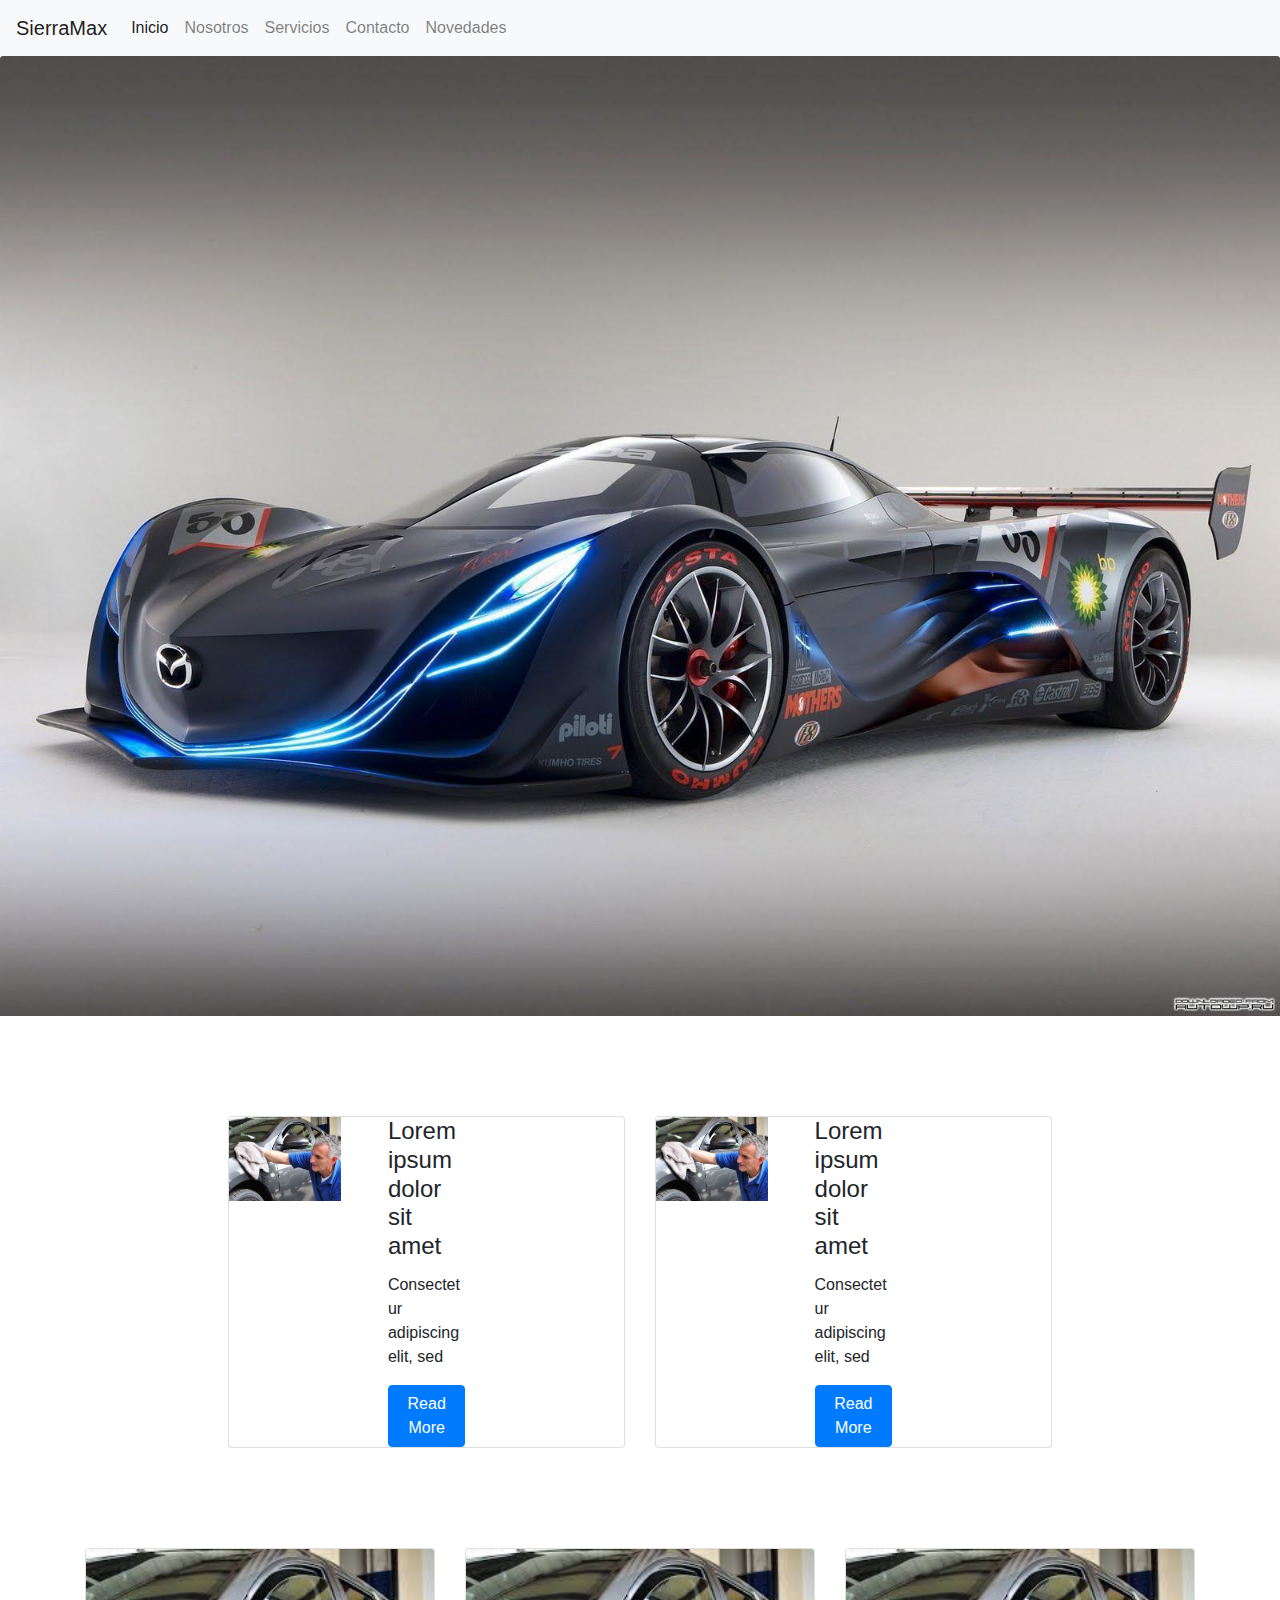
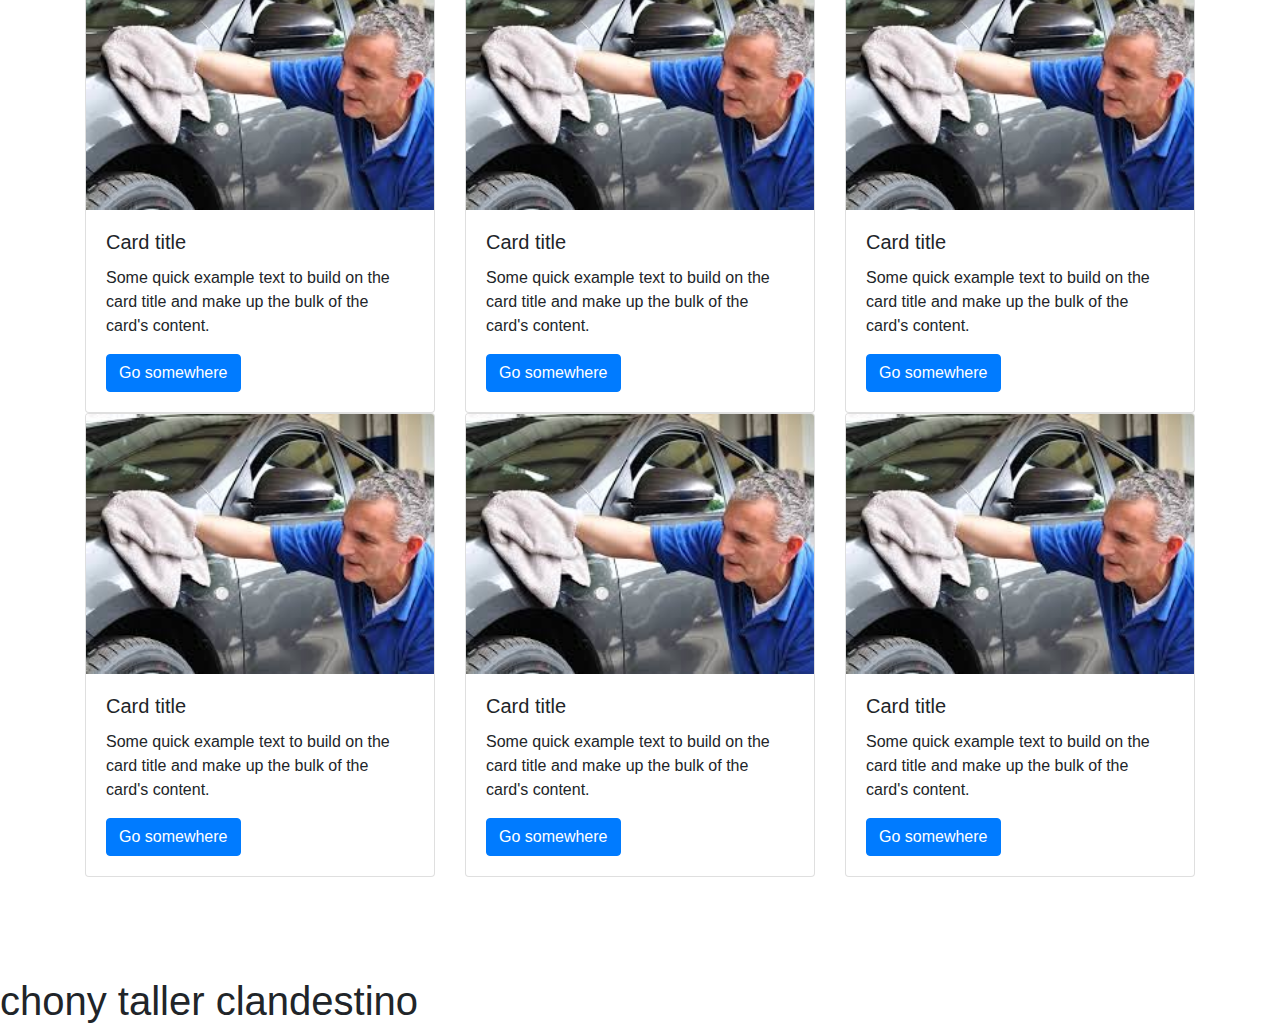
==== index.html @ 0c370072 "Add Initial files of the web" ====
<!doctype html>
<html lang="en">

<head>
    <!-- Required meta tags -->
    <meta charset="utf-8">
    <meta name="viewport" content="width=device-width, initial-scale=1, shrink-to-fit=no">

    <!-- Bootstrap CSS -->
    <link rel="stylesheet" href="https://stackpath.bootstrapcdn.com/bootstrap/4.3.1/css/bootstrap.min.css" integrity="sha384-ggOyR0iXCbMQv3Xipma34MD+dH/1fQ784/j6cY/iJTQUOhcWr7x9JvoRxT2MZw1T" crossorigin="anonymous">
    <link href="https://fonts.googleapis.com/css?family=Oswald&display=swap" rel="stylesheet">
    <link rel="stylesheet" type="text/css" href="style.css" />
    <title>Chony departament</title>
</head>

<body>
    <!-- nav -->
    <nav class="navbar navbar-expand-lg navbar-light bg-light">
        <a class="navbar-brand" href="#">SierraMax</a>
        <button class="navbar-toggler" type="button" data-toggle="collapse" data-target="#navbarText" aria-controls="navbarText" aria-expanded="false" aria-label="Toggle navigation">
            <span class="navbar-toggler-icon"></span>
        </button>
        <div class="collapse navbar-collapse" id="navbarText">
            <ul class="navbar-nav mr-auto">
                <li class="nav-item active">
                    <a class="nav-link" href="#">Inicio <span class="sr-only">(current)</span></a>
                </li>
                <li class="nav-item">
                    <a class="nav-link" href="#">Nosotros</a>
                </li>
                <li class="nav-item">
                    <a class="nav-link" href="#">Servicios</a>
                </li>
                <li class="nav-item">
                    <a class="nav-link" href="#">Contacto</a>
                </li>
                <li class="nav-item">
                    <a class="nav-link" href="#">Novedades</a>
                </li>
        </div>
    </nav>
    <!-- END NAV -->



    <div class="container-fluid">
        <div class="row custom_bottom">
            <div class="col-sm-12 nopadding">
                <img src='car.jpg' class="card-img-top" width=100%>
            </div>
        </div>


        <div class="row justify-content-center custom_bottom">
            <div class='col-sm-4'>
                <div class="card">
                    <div class="row ">
                        <div class="col-md-4">
                            <img src="clean_car.jpeg" class="w-100">
                        </div>
                        <div class="col-md-4 px-3">
                            <div class="card-block px-3">
                                <h4 class="card-title">Lorem ipsum dolor sit amet</h4>
                                <p class="card-text">Consectetur adipiscing elit, sed
                                </p>
                                <a href="#" class="btn btn-primary">Read More</a>
                            </div>
                        </div>

                    </div>
                </div>
            </div>
            <div class='col-sm-4'>
                <div class="card">
                    <div class="row ">
                        <div class="col-md-4">
                            <img src="clean_car.jpeg" class="w-100">
                        </div>
                        <div class="col-md-4 px-3">
                            <div class="card-block px-3">
                                <h4 class="card-title">Lorem ipsum dolor sit amet</h4>
                                <p class="card-text">Consectetur adipiscing elit, sed
                                </p>
                                <a href="#" class="btn btn-primary">Read More</a>
                            </div>
                        </div>

                    </div>

                </div>
            </div>
        </div>



        <div class="container">
            <div class="row justify-content-center custom_bottom">

                <!-- grid cards -->
                <div class="col-sm-4">
                    <div class="card">
                        <img src="clean_car.jpeg" class="card-img-top" alt="...">
                        <div class="card-body">
                            <h5 class="card-title">Card title</h5>
                            <p class="card-text">Some quick example text to build on the card title and make up the bulk of the card's content.</p>
                            <a href="#" class="btn btn-primary">Go somewhere</a>
                        </div>
                    </div>
                </div>
                <div class="col-sm-4">
                    <div class="card">
                        <img src="clean_car.jpeg" class="card-img-top" alt="...">
                        <div class="card-body">
                            <h5 class="card-title">Card title</h5>
                            <p class="card-text">Some quick example text to build on the card title and make up the bulk of the card's content.</p>
                            <a href="#" class="btn btn-primary">Go somewhere</a>
                        </div>
                    </div>
                </div>
                <div class="col-sm-4">
                    <div class="card">
                        <img src="clean_car.jpeg" class="card-img-top" alt="...">
                        <div class="card-body">
                            <h5 class="card-title">Card title</h5>
                            <p class="card-text">Some quick example text to build on the card title and make up the bulk of the card's content.</p>
                            <a href="#" class="btn btn-primary">Go somewhere</a>
                        </div>
                    </div>
                </div>
                <!-- grids cards -->
                <!-- grid cards -->
                <div class="col-sm-4">
                    <div class="card">
                        <img src="clean_car.jpeg" class="card-img-top" alt="...">
                        <div class="card-body">
                            <h5 class="card-title">Card title</h5>
                            <p class="card-text">Some quick example text to build on the card title and make up the bulk of the card's content.</p>
                            <a href="#" class="btn btn-primary">Go somewhere</a>
                        </div>
                    </div>
                </div>
                <div class="col-sm-4">
                    <div class="card">
                        <img src="clean_car.jpeg" class="card-img-top" alt="...">
                        <div class="card-body">
                            <h5 class="card-title">Card title</h5>
                            <p class="card-text">Some quick example text to build on the card title and make up the bulk of the card's content.</p>
                            <a href="#" class="btn btn-primary">Go somewhere</a>
                        </div>
                    </div>
                </div>
                <div class="col-sm-4">
                    <div class="card">
                        <img src="clean_car.jpeg" class="card-img-top" alt="...">
                        <div class="card-body">
                            <h5 class="card-title">Card title</h5>
                            <p class="card-text">Some quick example text to build on the card title and make up the bulk of the card's content.</p>
                            <a href="#" class="btn btn-primary">Go somewhere</a>
                        </div>
                    </div>
                </div>
                <!-- grids cards -->

            </div>


        </div>
    
    
        <!-- footer -->
        <!-- endfooter -->
    
    
    
    
    
    </div>


    <h1>chony taller clandestino</h1>

    <!-- Optional JavaScript -->
    <!-- jQuery first, then Popper.js, then Bootstrap JS -->
    <script src="https://code.jquery.com/jquery-3.3.1.slim.min.js" integrity="sha384-q8i/X+965DzO0rT7abK41JStQIAqVgRVzpbzo5smXKp4YfRvH+8abtTE1Pi6jizo" crossorigin="anonymous"></script>
    <script src="https://cdnjs.cloudflare.com/ajax/libs/popper.js/1.14.7/umd/popper.min.js" integrity="sha384-UO2eT0CpHqdSJQ6hJty5KVphtPhzWj9WO1clHTMGa3JDZwrnQq4sF86dIHNDz0W1" crossorigin="anonymous"></script>
    <script src="https://stackpath.bootstrapcdn.com/bootstrap/4.3.1/js/bootstrap.min.js" integrity="sha384-JjSmVgyd0p3pXB1rRibZUAYoIIy6OrQ6VrjIEaFf/nJGzIxFDsf4x0xIM+B07jRM" crossorigin="anonymous"></script>
</body>

</html>
---- style.css ----
.nopadding {
    padding: 0;
}

.custom_bottom {
    padding-bottom: 100px;
}
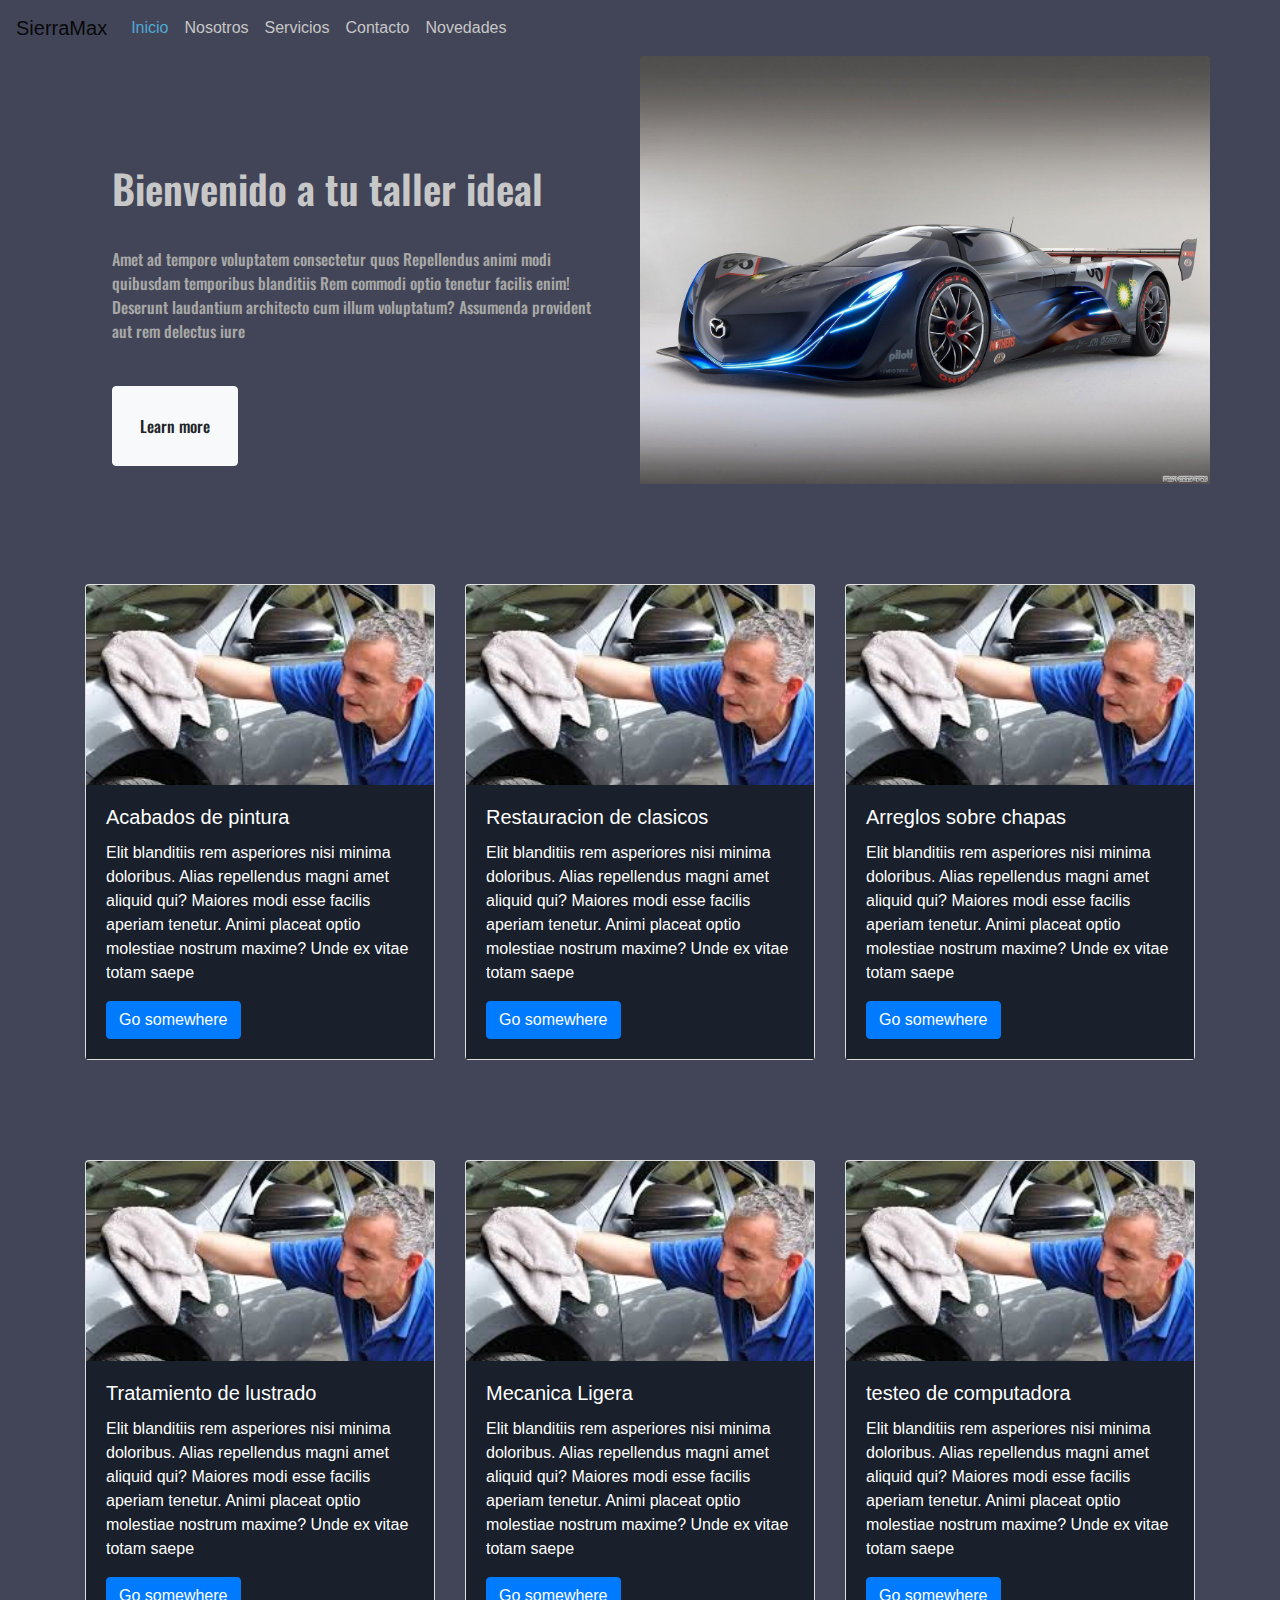
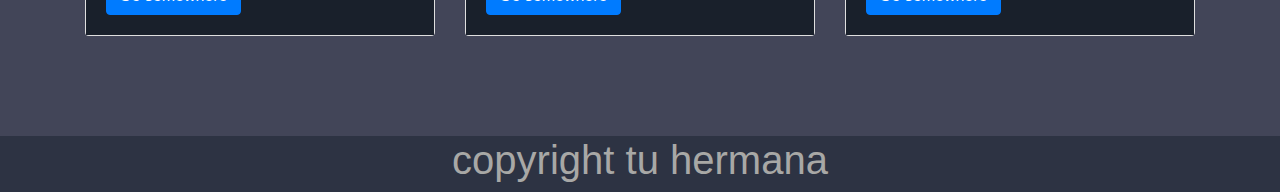
==== commit 1507a03c: "Rework based in design material purple" ====
--- a/index.html
+++ b/index.html
@@ -15,7 +15,7 @@
 
 <body>
     <!-- nav -->
-    <nav class="navbar navbar-expand-lg navbar-light bg-light">
+    <nav class="navbar navbar-expand-lg navbar-light bg-light customnav">
         <a class="navbar-brand" href="#">SierraMax</a>
         <button class="navbar-toggler" type="button" data-toggle="collapse" data-target="#navbarText" aria-controls="navbarText" aria-expanded="false" aria-label="Toggle navigation">
             <span class="navbar-toggler-icon"></span>
@@ -43,141 +43,139 @@
 
 
 
-    <div class="container-fluid">
+    <div class="container">
         <div class="row custom_bottom">
-            <div class="col-sm-12 nopadding">
+            <div class="col-sm-6">
+                <h1 class="branding-title">Bienvenido a tu taller ideal</h1>
+                <p class="branding-paragraph">Amet ad tempore voluptatem consectetur quos Repellendus animi
+                    modi quibusdam temporibus blanditiis Rem commodi optio tenetur
+                    facilis enim! Deserunt laudantium architecto cum illum voluptatum?
+                    Assumenda provident aut rem delectus iure
+                </p>
+                <button type="button" class="btn btn-light branding-btn">Learn more</button>
+            </div>
+            <div class="col-sm-6 nopadding">
                 <img src='car.jpg' class="card-img-top" width=100%>
             </div>
         </div>
 
 
         <div class="row justify-content-center custom_bottom">
-            <div class='col-sm-4'>
+            <div class="col-sm-4">
                 <div class="card">
-                    <div class="row ">
-                        <div class="col-md-4">
-                            <img src="clean_car.jpeg" class="w-100">
-                        </div>
-                        <div class="col-md-4 px-3">
-                            <div class="card-block px-3">
-                                <h4 class="card-title">Lorem ipsum dolor sit amet</h4>
-                                <p class="card-text">Consectetur adipiscing elit, sed
-                                </p>
-                                <a href="#" class="btn btn-primary">Read More</a>
-                            </div>
-                        </div>
-
+                    <img src="clean_car.jpeg" class="card-img-top fill-in" alt="..." height="200">
+                    <div class="card-body dark-card">
+                        <h5 class="card-title">Acabados de pintura</h5>
+                        <p class="card-text">Elit blanditiis rem asperiores nisi minima
+                            doloribus. Alias repellendus magni amet aliquid qui? Maiores
+                            modi esse facilis aperiam tenetur.
+                            Animi placeat optio molestiae nostrum maxime?
+                            Unde ex vitae totam saepe</p>
+                        <a href="#" class="btn btn-primary">Go somewhere</a>
                     </div>
                 </div>
             </div>
-            <div class='col-sm-4'>
+            <div class="col-sm-4">
                 <div class="card">
-                    <div class="row ">
-                        <div class="col-md-4">
-                            <img src="clean_car.jpeg" class="w-100">
-                        </div>
-                        <div class="col-md-4 px-3">
-                            <div class="card-block px-3">
-                                <h4 class="card-title">Lorem ipsum dolor sit amet</h4>
-                                <p class="card-text">Consectetur adipiscing elit, sed
-                                </p>
-                                <a href="#" class="btn btn-primary">Read More</a>
-                            </div>
-                        </div>
-
+                    <img src="clean_car.jpeg" class="card-img-top fill-in" alt="..." height="200">
+                    <div class="card-body dark-card">
+                        <h5 class="card-title">Restauracion de clasicos</h5>
+                        <p class="card-text">Elit blanditiis rem asperiores nisi minima
+                            doloribus. Alias repellendus magni amet aliquid qui? Maiores
+                            modi esse facilis aperiam tenetur.
+                            Animi placeat optio molestiae nostrum maxime?
+                            Unde ex vitae totam saepe</p>
+                        <a href="#" class="btn btn-primary">Go somewhere</a>
                     </div>
-
                 </div>
             </div>
+            <div class="col-sm-4">
+                <div class="card">
+                    <img src="clean_car.jpeg" class="card-img-top fill-in" alt="..." height="200">
+                    <div class="card-body dark-card">
+                        <h5 class="card-title">Arreglos sobre chapas</h5>
+                        <p class="card-text">Elit blanditiis rem asperiores nisi minima
+                            doloribus. Alias repellendus magni amet aliquid qui? Maiores
+                            modi esse facilis aperiam tenetur.
+                            Animi placeat optio molestiae nostrum maxime?
+                            Unde ex vitae totam saepe</p>
+                        <a href="#" class="btn btn-primary">Go somewhere</a>
+                    </div>
+                </div>
+            </div>
+
+        </div>
+
+        <div class="row justify-content-center custom_bottom">
+            <div class="col-sm-4">
+                <div class="card">
+                    <img src="clean_car.jpeg" class="card-img-top fill-in" alt="..." height="200">
+                    <div class="card-body dark-card">
+                        <h5 class="card-title">Tratamiento de lustrado</h5>
+                        <p class="card-text">Elit blanditiis rem asperiores nisi minima
+                            doloribus. Alias repellendus magni amet aliquid qui? Maiores
+                            modi esse facilis aperiam tenetur.
+                            Animi placeat optio molestiae nostrum maxime?
+                            Unde ex vitae totam saepe</p>
+                        <a href="#" class="btn btn-primary">Go somewhere</a>
+                    </div>
+                </div>
+            </div>
+            <div class="col-sm-4">
+                <div class="card">
+                    <img src="clean_car.jpeg" class="card-img-top fill-in" alt="..." height="200">
+                    <div class="card-body dark-card">
+                        <h5 class="card-title">Mecanica Ligera</h5>
+                        <p class="card-text">Elit blanditiis rem asperiores nisi minima
+                            doloribus. Alias repellendus magni amet aliquid qui? Maiores
+                            modi esse facilis aperiam tenetur.
+                            Animi placeat optio molestiae nostrum maxime?
+                            Unde ex vitae totam saepe</p>
+                        <a href="#" class="btn btn-primary">Go somewhere</a>
+                    </div>
+                </div>
+            </div>
+            <div class="col-sm-4">
+                <div class="card">
+                    <img src="clean_car.jpeg" class="card-img-top fill-in" alt="..." height="200">
+                    <div class="card-body dark-card">
+                        <h5 class="card-title">testeo de computadora</h5>
+                        <p class="card-text">Elit blanditiis rem asperiores nisi minima
+                            doloribus. Alias repellendus magni amet aliquid qui? Maiores
+                            modi esse facilis aperiam tenetur.
+                            Animi placeat optio molestiae nostrum maxime?
+                            Unde ex vitae totam saepe</p>
+                        <a href="#" class="btn btn-primary">Go somewhere</a>
+                    </div>
+                </div>
+            </div>
+
         </div>
 
 
-
-        <div class="container">
-            <div class="row justify-content-center custom_bottom">
-
-                <!-- grid cards -->
-                <div class="col-sm-4">
-                    <div class="card">
-                        <img src="clean_car.jpeg" class="card-img-top" alt="...">
-                        <div class="card-body">
-                            <h5 class="card-title">Card title</h5>
-                            <p class="card-text">Some quick example text to build on the card title and make up the bulk of the card's content.</p>
-                            <a href="#" class="btn btn-primary">Go somewhere</a>
-                        </div>
-                    </div>
-                </div>
-                <div class="col-sm-4">
-                    <div class="card">
-                        <img src="clean_car.jpeg" class="card-img-top" alt="...">
-                        <div class="card-body">
-                            <h5 class="card-title">Card title</h5>
-                            <p class="card-text">Some quick example text to build on the card title and make up the bulk of the card's content.</p>
-                            <a href="#" class="btn btn-primary">Go somewhere</a>
-                        </div>
-                    </div>
-                </div>
-                <div class="col-sm-4">
-                    <div class="card">
-                        <img src="clean_car.jpeg" class="card-img-top" alt="...">
-                        <div class="card-body">
-                            <h5 class="card-title">Card title</h5>
-                            <p class="card-text">Some quick example text to build on the card title and make up the bulk of the card's content.</p>
-                            <a href="#" class="btn btn-primary">Go somewhere</a>
-                        </div>
-                    </div>
-                </div>
-                <!-- grids cards -->
-                <!-- grid cards -->
-                <div class="col-sm-4">
-                    <div class="card">
-                        <img src="clean_car.jpeg" class="card-img-top" alt="...">
-                        <div class="card-body">
-                            <h5 class="card-title">Card title</h5>
-                            <p class="card-text">Some quick example text to build on the card title and make up the bulk of the card's content.</p>
-                            <a href="#" class="btn btn-primary">Go somewhere</a>
-                        </div>
-                    </div>
-                </div>
-                <div class="col-sm-4">
-                    <div class="card">
-                        <img src="clean_car.jpeg" class="card-img-top" alt="...">
-                        <div class="card-body">
-                            <h5 class="card-title">Card title</h5>
-                            <p class="card-text">Some quick example text to build on the card title and make up the bulk of the card's content.</p>
-                            <a href="#" class="btn btn-primary">Go somewhere</a>
-                        </div>
-                    </div>
-                </div>
-                <div class="col-sm-4">
-                    <div class="card">
-                        <img src="clean_car.jpeg" class="card-img-top" alt="...">
-                        <div class="card-body">
-                            <h5 class="card-title">Card title</h5>
-                            <p class="card-text">Some quick example text to build on the card title and make up the bulk of the card's content.</p>
-                            <a href="#" class="btn btn-primary">Go somewhere</a>
-                        </div>
-                    </div>
-                </div>
-                <!-- grids cards -->
-
-            </div>
-
-
-        </div>
-    
-    
-        <!-- footer -->
-        <!-- endfooter -->
-    
-    
-    
-    
-    
     </div>
 
 
-    <h1>chony taller clandestino</h1>
+
+
+
+
+    <!-- footer -->
+    <div class="container-fluid">
+        <div class="row">
+            <div class="col-sm-12 footer">
+                <h1 class="text-center footer-text">copyright tu hermana</h1>
+            </div>
+        </div>
+    </div>
+
+    <!-- endfooter -->
+
+
+
+
+
+
 
     <!-- Optional JavaScript -->
     <!-- jQuery first, then Popper.js, then Bootstrap JS -->
--- a/style.css
+++ b/style.css
@@ -1,3 +1,7 @@
+body {
+    background-color: #424558 !important;
+}
+
 .nopadding {
     padding: 0;
 }
@@ -5,3 +9,69 @@
 .custom_bottom {
     padding-bottom: 100px;
 }
+
+.customnav {
+    background-color: #424558 !important;
+}
+
+.navbar-light .navbar-nav .nav-link {
+    color: #c7c7c7;
+}
+
+.navbar-light .navbar-nav .active>.nav-link,
+.navbar-light .navbar-nav .nav-link.active,
+.navbar-light .navbar-nav .nav-link.show,
+.navbar-light .navbar-nav .show>.nav-link {
+    color: #4fa9d5;
+}
+
+.fill-in {
+    object-fit: cover;
+}
+
+
+.branding-title {
+    color: #c7c7c7
+}
+
+.branding-paragraph {
+    color: #a8a8a6
+}
+
+
+
+.branding-title {
+    padding: 5%;
+    font-size: 40px;
+    font-family: oswald;
+    font-weight: 600;
+    padding-top: 20%;
+    padding-bottom: 0;
+}
+
+.branding-paragraph {
+    padding: 5%;
+    font-family: oswald;
+    font-weight: 500;
+}
+
+.branding-btn {
+    padding: 5%;
+    font-family: oswald;
+    font-weight: 500;
+    margin-left: 5%;
+
+}
+
+.footer {
+    background-color: #2d3343;
+}
+
+.footer-text {
+    color: #a8a8a6
+}
+
+.dark-card {
+    background-color: #19202b;
+    color: white;
+}
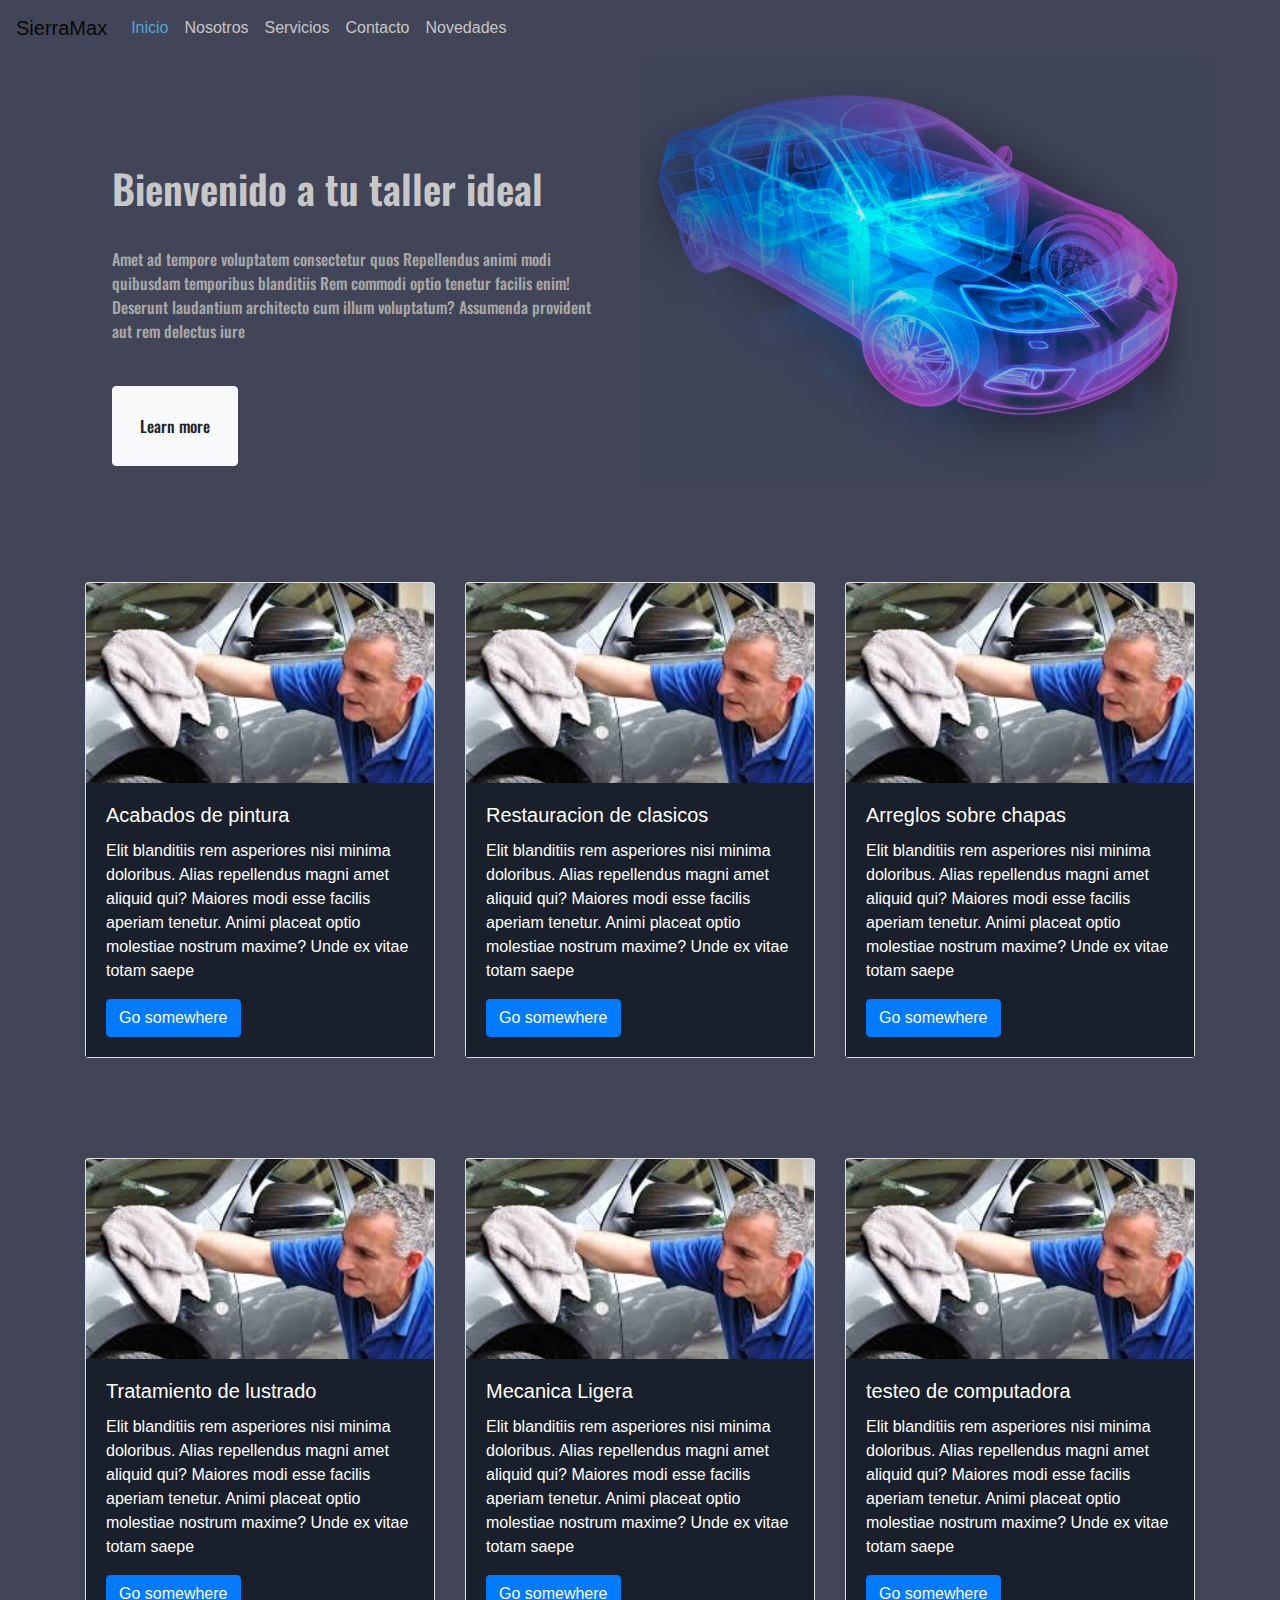
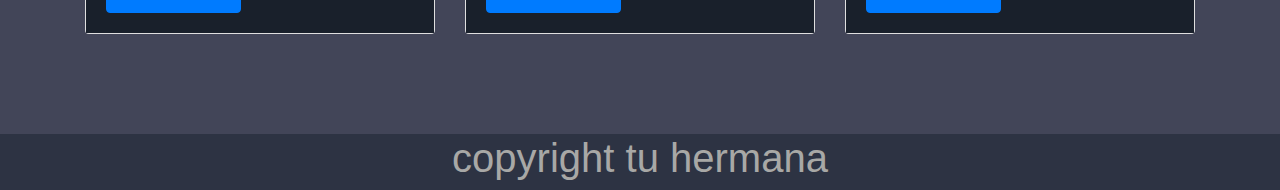
==== commit aaf11e25: "Add new image" ====
--- a/index.html
+++ b/index.html
@@ -55,7 +55,7 @@
                 <button type="button" class="btn btn-light branding-btn">Learn more</button>
             </div>
             <div class="col-sm-6 nopadding">
-                <img src='car.jpg' class="card-img-top" width=100%>
+                <img src='img/car_landing.jpg' class="card-img-top" width=100%>
             </div>
         </div>
 
--- a/style.css
+++ b/style.css
@@ -1,3 +1,11 @@
+/****************
+ * COLORS:
+ * -------
+ * rosado: #d827e7
+ * celeste: #00d1ed
+ * background (grey): #424558
+ */
+
 body {
     background-color: #424558 !important;
 }
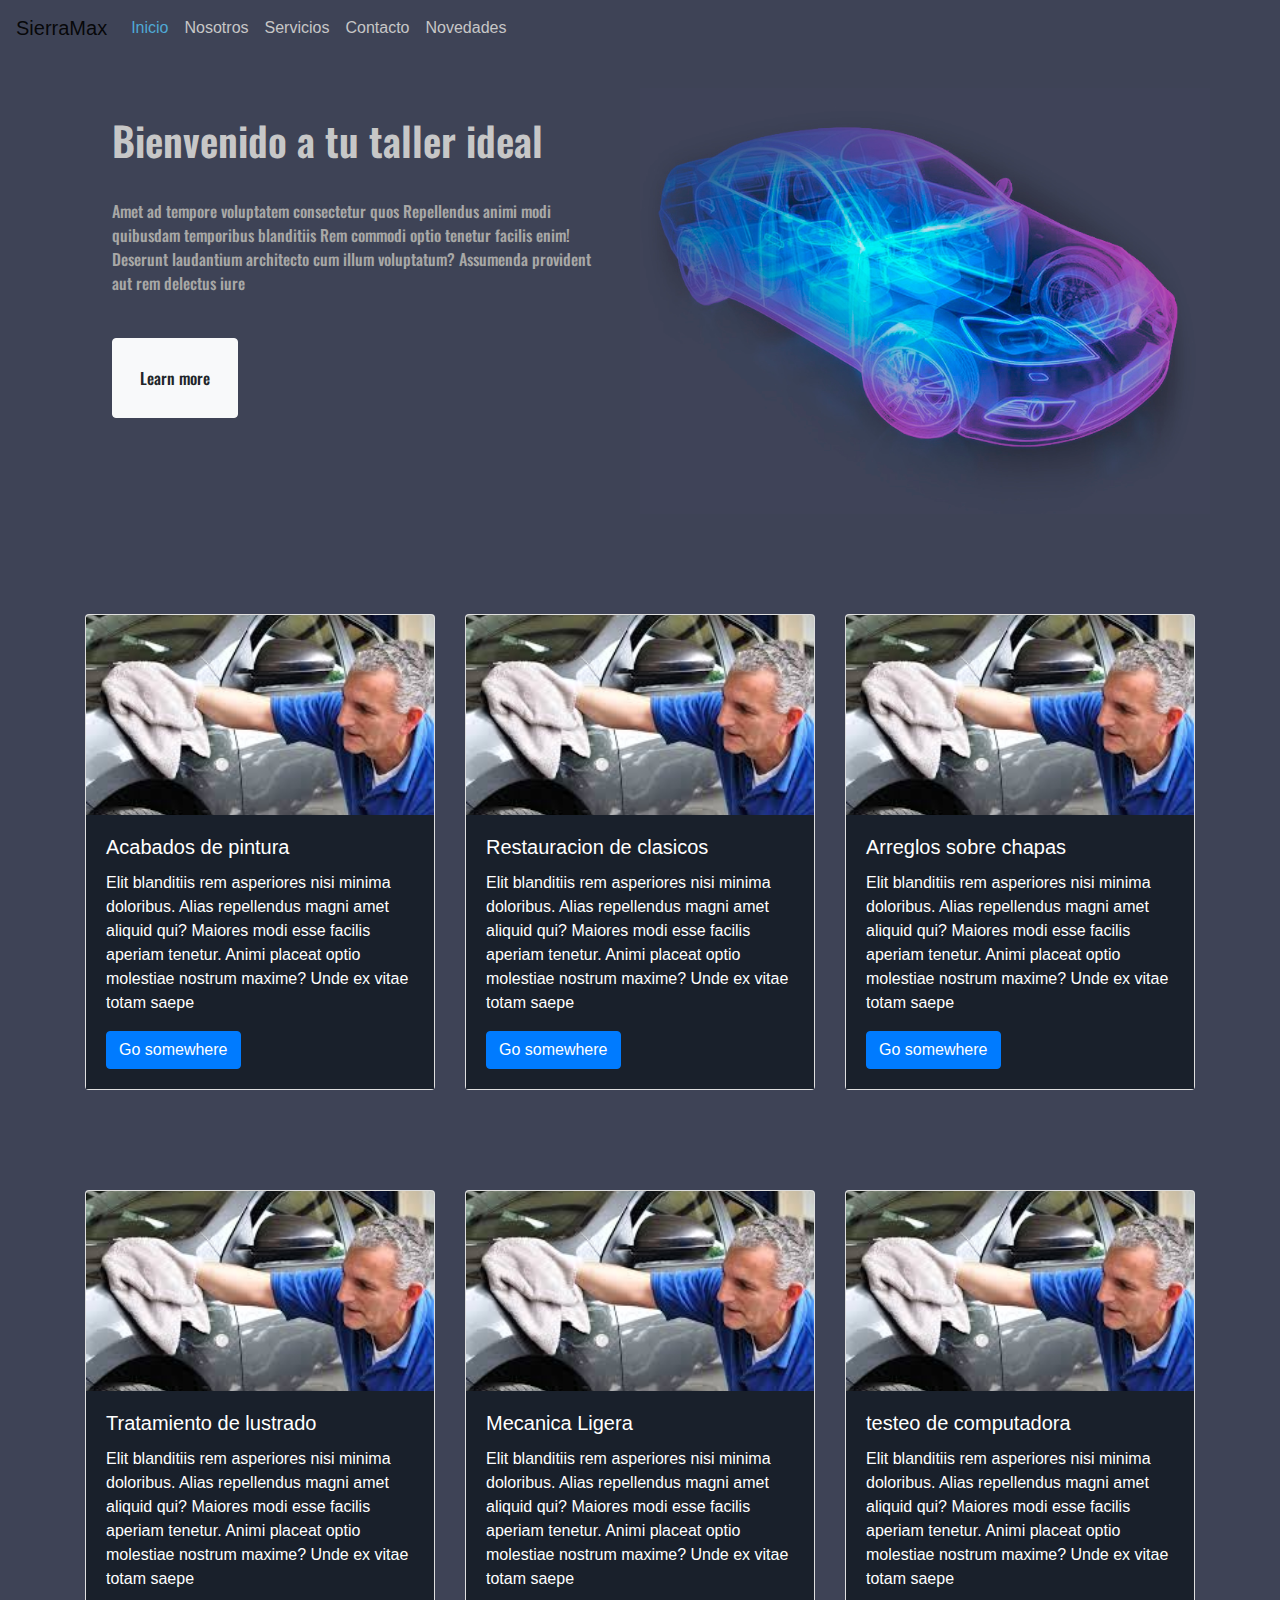
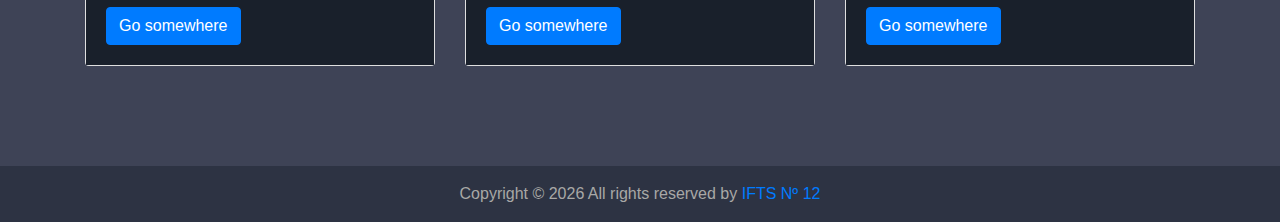
==== commit dba75d4b: "Fix background image landing and adjust some paddings plus footer" ====
--- a/index.html
+++ b/index.html
@@ -9,7 +9,7 @@
     <!-- Bootstrap CSS -->
     <link rel="stylesheet" href="https://stackpath.bootstrapcdn.com/bootstrap/4.3.1/css/bootstrap.min.css" integrity="sha384-ggOyR0iXCbMQv3Xipma34MD+dH/1fQ784/j6cY/iJTQUOhcWr7x9JvoRxT2MZw1T" crossorigin="anonymous">
     <link href="https://fonts.googleapis.com/css?family=Oswald&display=swap" rel="stylesheet">
-    <link rel="stylesheet" type="text/css" href="style.css" />
+    <link rel="stylesheet" type="text/css" href="css/style.css" />
     <title>Chony departament</title>
 </head>
 
@@ -55,7 +55,7 @@
                 <button type="button" class="btn btn-light branding-btn">Learn more</button>
             </div>
             <div class="col-sm-6 nopadding">
-                <img src='img/car_landing.jpg' class="card-img-top" width=100%>
+                <img src='img/car_landing.jpg' class="img-landing" width=100%>
             </div>
         </div>
 
@@ -63,7 +63,7 @@
         <div class="row justify-content-center custom_bottom">
             <div class="col-sm-4">
                 <div class="card">
-                    <img src="clean_car.jpeg" class="card-img-top fill-in" alt="..." height="200">
+                    <img src="img/clean_car.jpeg" class="card-img-top fill-in" alt="..." height="200">
                     <div class="card-body dark-card">
                         <h5 class="card-title">Acabados de pintura</h5>
                         <p class="card-text">Elit blanditiis rem asperiores nisi minima
@@ -77,7 +77,7 @@
             </div>
             <div class="col-sm-4">
                 <div class="card">
-                    <img src="clean_car.jpeg" class="card-img-top fill-in" alt="..." height="200">
+                    <img src="img/clean_car.jpeg" class="card-img-top fill-in" alt="..." height="200">
                     <div class="card-body dark-card">
                         <h5 class="card-title">Restauracion de clasicos</h5>
                         <p class="card-text">Elit blanditiis rem asperiores nisi minima
@@ -91,7 +91,7 @@
             </div>
             <div class="col-sm-4">
                 <div class="card">
-                    <img src="clean_car.jpeg" class="card-img-top fill-in" alt="..." height="200">
+                    <img src="img/clean_car.jpeg" class="card-img-top fill-in" alt="..." height="200">
                     <div class="card-body dark-card">
                         <h5 class="card-title">Arreglos sobre chapas</h5>
                         <p class="card-text">Elit blanditiis rem asperiores nisi minima
@@ -109,7 +109,7 @@
         <div class="row justify-content-center custom_bottom">
             <div class="col-sm-4">
                 <div class="card">
-                    <img src="clean_car.jpeg" class="card-img-top fill-in" alt="..." height="200">
+                    <img src="img/clean_car.jpeg" class="card-img-top fill-in" alt="..." height="200">
                     <div class="card-body dark-card">
                         <h5 class="card-title">Tratamiento de lustrado</h5>
                         <p class="card-text">Elit blanditiis rem asperiores nisi minima
@@ -123,7 +123,7 @@
             </div>
             <div class="col-sm-4">
                 <div class="card">
-                    <img src="clean_car.jpeg" class="card-img-top fill-in" alt="..." height="200">
+                    <img src="img/clean_car.jpeg" class="card-img-top fill-in" alt="..." height="200">
                     <div class="card-body dark-card">
                         <h5 class="card-title">Mecanica Ligera</h5>
                         <p class="card-text">Elit blanditiis rem asperiores nisi minima
@@ -137,7 +137,7 @@
             </div>
             <div class="col-sm-4">
                 <div class="card">
-                    <img src="clean_car.jpeg" class="card-img-top fill-in" alt="..." height="200">
+                    <img src="img/clean_car.jpeg" class="card-img-top fill-in" alt="..." height="200">
                     <div class="card-body dark-card">
                         <h5 class="card-title">testeo de computadora</h5>
                         <p class="card-text">Elit blanditiis rem asperiores nisi minima
@@ -164,7 +164,13 @@
     <div class="container-fluid">
         <div class="row">
             <div class="col-sm-12 footer">
-                <h1 class="text-center footer-text">copyright tu hermana</h1>
+                <p class="text-center footer-text">Copyright &copy; <script language="JavaScript" type="text/javascript">
+                    now = new Date
+                    theYear=now.getYear()
+                    if (theYear < 1900)
+                    theYear=theYear+1900
+                    document.write(theYear)
+                </script> All rights reserved by <a href="https://lozanotux.github.io/">IFTS Nº 12</a></p>
             </div>
         </div>
     </div>
--- a/css/style.css
+++ b/css/style.css
@@ -0,0 +1,90 @@
+/****************
+ * COLORS:
+ * -------
+ * rosado: #d827e7
+ * celeste: #00d1ed
+ * background (grey): #3e4356
+ */
+
+body {
+    background-color: #3e4356 !important;
+}
+
+.nopadding {
+    padding: 0;
+}
+
+.custom_bottom {
+    padding-bottom: 100px;
+}
+
+.customnav {
+    background-color: #3e4356 !important;
+}
+
+.navbar-light .navbar-nav .nav-link {
+    color: #c7c7c7;
+}
+
+.navbar-light .navbar-nav .active>.nav-link,
+.navbar-light .navbar-nav .nav-link.active,
+.navbar-light .navbar-nav .nav-link.show,
+.navbar-light .navbar-nav .show>.nav-link {
+    color: #4fa9d5;
+}
+
+.fill-in {
+    object-fit: cover;
+}
+
+
+.branding-title {
+    color: #c7c7c7
+}
+
+.branding-paragraph {
+    color: #a8a8a6
+}
+
+
+
+.branding-title {
+    padding: 5%;
+    font-size: 40px;
+    font-family: oswald;
+    font-weight: 600;
+    padding-top: 1.5em;
+    padding-bottom: 0;
+}
+
+.branding-paragraph {
+    padding: 5%;
+    font-family: oswald;
+    font-weight: 500;
+}
+
+.branding-btn {
+    padding: 5%;
+    font-family: oswald;
+    font-weight: 500;
+    margin-left: 5%;
+
+}
+
+.footer {
+    background-color: #2d3343;
+}
+
+.footer-text {
+    color: #a8a8a6;
+    padding-top: 1em;
+}
+
+.img-landing {
+    padding-top: 2em;
+}
+
+.dark-card {
+    background-color: #19202b;
+    color: white;
+}
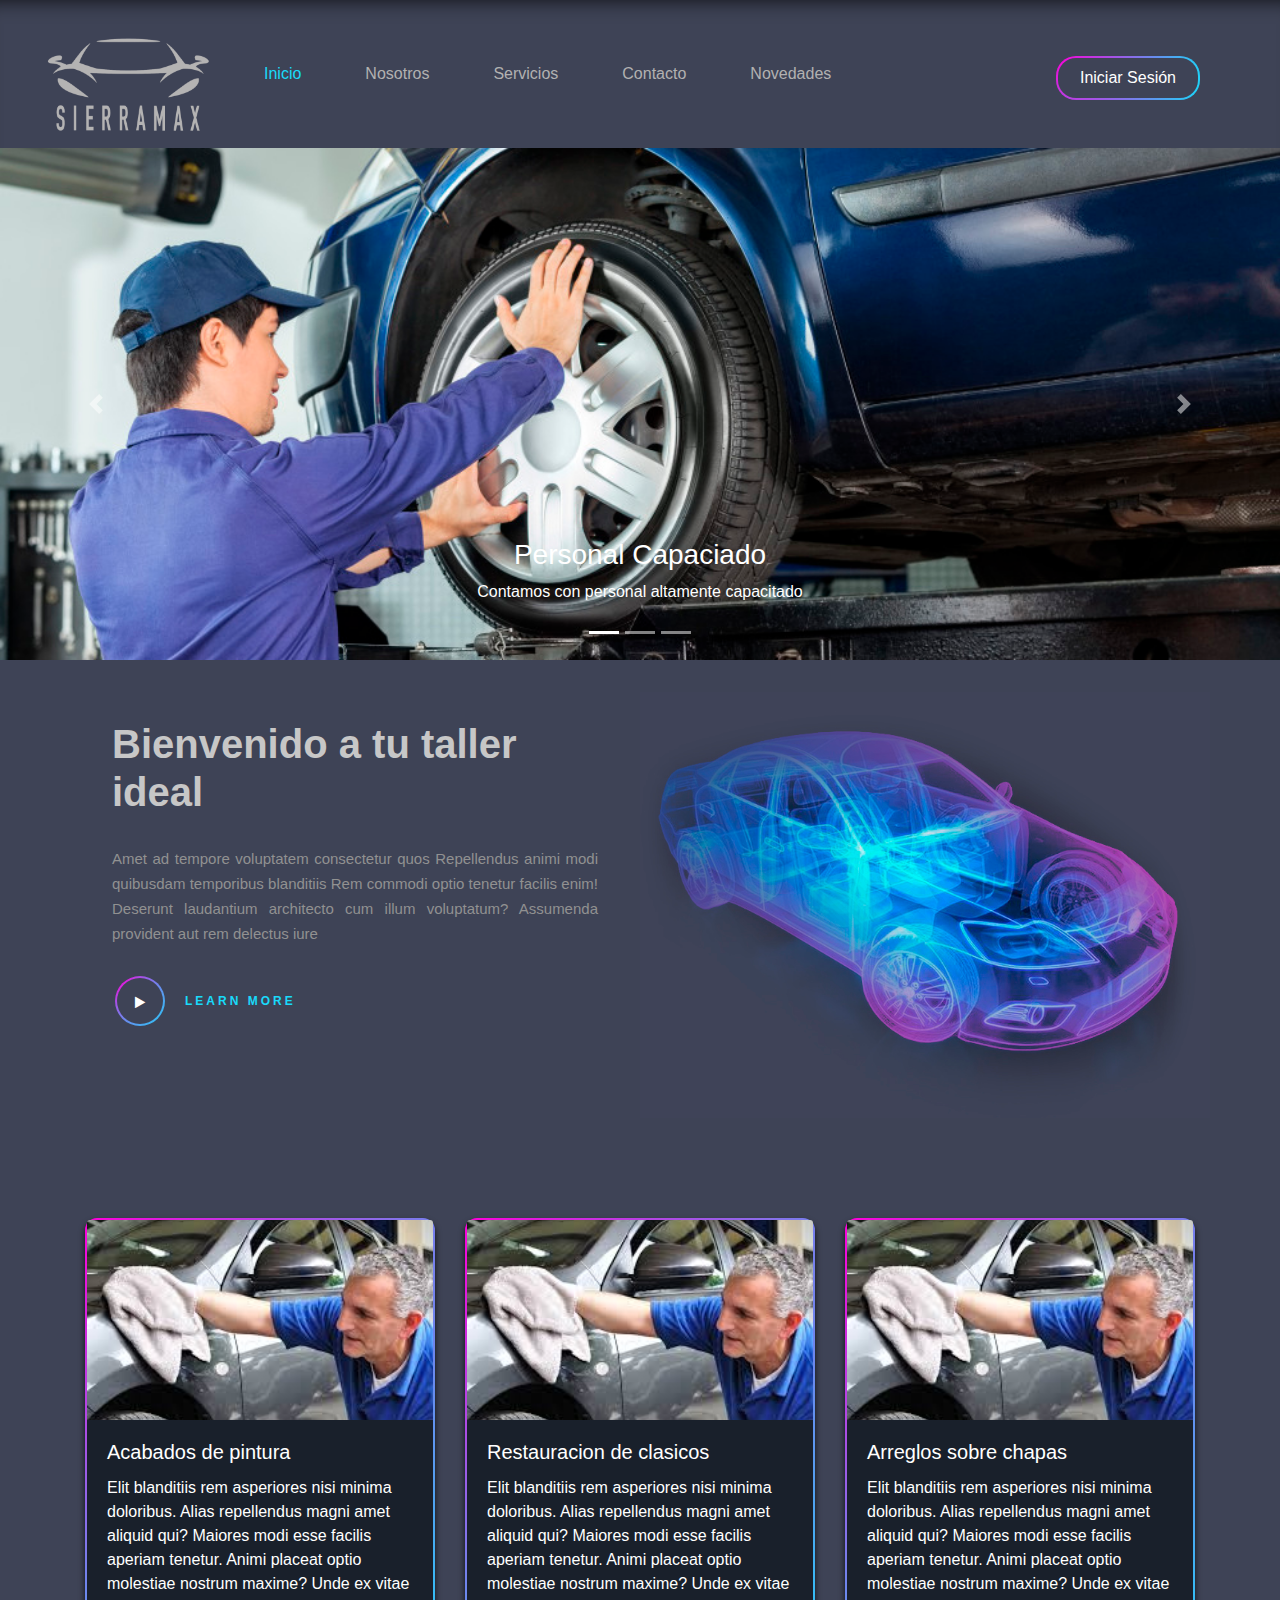
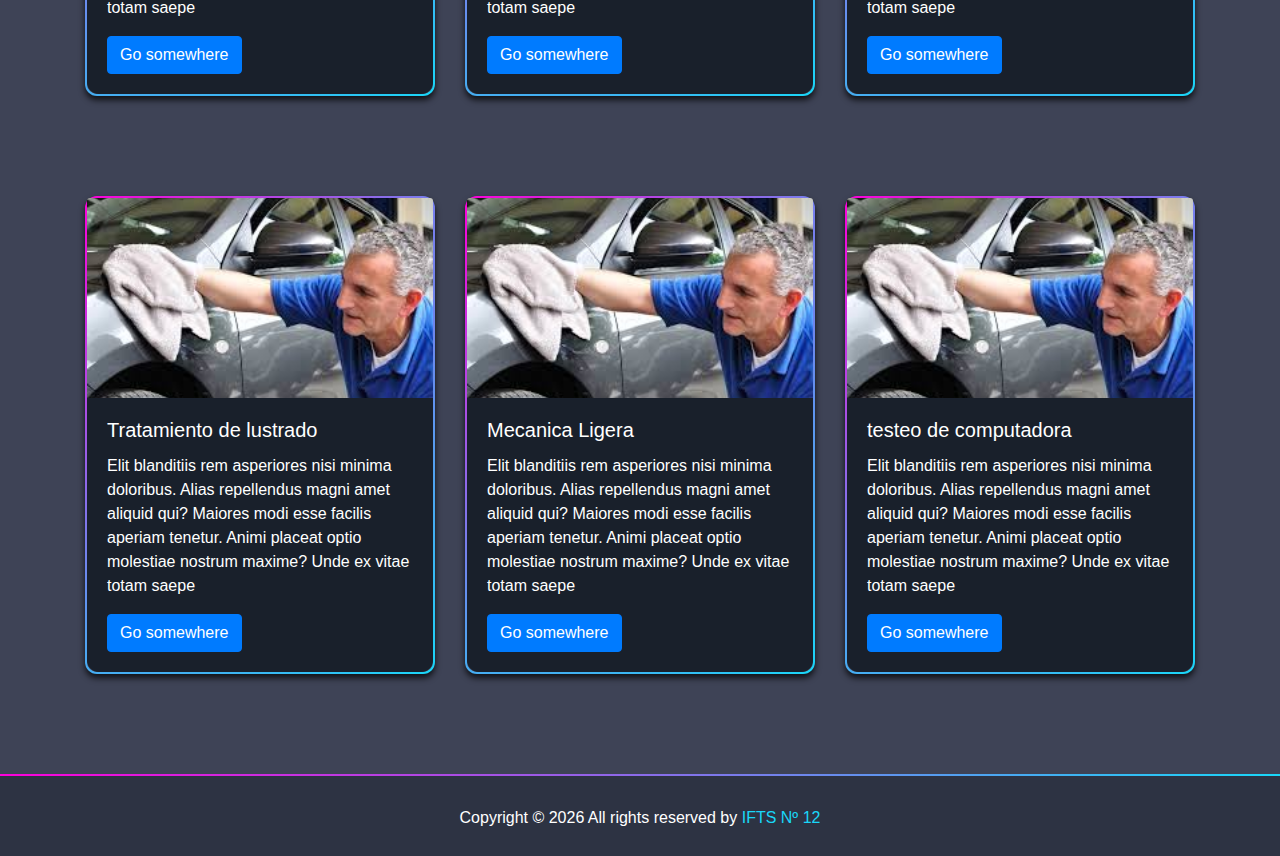
==== commit 13e73ff8: "improve landing page and add carousel" ====
--- a/index.html
+++ b/index.html
@@ -1,193 +1,298 @@
-<!doctype html>
+<!DOCTYPE html>
 <html lang="en">
-
-<head>
+  <head>
     <!-- Required meta tags -->
-    <meta charset="utf-8">
-    <meta name="viewport" content="width=device-width, initial-scale=1, shrink-to-fit=no">
+    <meta charset="utf-8" />
+    <meta
+      name="viewport"
+      content="width=device-width, initial-scale=1, shrink-to-fit=no"
+    />
 
     <!-- Bootstrap CSS -->
-    <link rel="stylesheet" href="https://stackpath.bootstrapcdn.com/bootstrap/4.3.1/css/bootstrap.min.css" integrity="sha384-ggOyR0iXCbMQv3Xipma34MD+dH/1fQ784/j6cY/iJTQUOhcWr7x9JvoRxT2MZw1T" crossorigin="anonymous">
-    <link href="https://fonts.googleapis.com/css?family=Oswald&display=swap" rel="stylesheet">
+    <link
+      rel="stylesheet"
+      href="https://stackpath.bootstrapcdn.com/bootstrap/4.3.1/css/bootstrap.min.css"
+      integrity="sha384-ggOyR0iXCbMQv3Xipma34MD+dH/1fQ784/j6cY/iJTQUOhcWr7x9JvoRxT2MZw1T"
+      crossorigin="anonymous"
+    />
+    <link
+      href="https://fonts.googleapis.com/css?family=Oswald&display=swap"
+      rel="stylesheet"
+    />
+    <link rel="stylesheet" href="https://cdnjs.cloudflare.com/ajax/libs/font-awesome/4.7.0/css/font-awesome.min.css">
     <link rel="stylesheet" type="text/css" href="css/style.css" />
-    <title>Chony departament</title>
-</head>
-
-<body>
+    <title>SierraMax - Taller</title>
+  </head>
+
+  <body>
     <!-- nav -->
     <nav class="navbar navbar-expand-lg navbar-light bg-light customnav">
-        <a class="navbar-brand" href="#">SierraMax</a>
-        <button class="navbar-toggler" type="button" data-toggle="collapse" data-target="#navbarText" aria-controls="navbarText" aria-expanded="false" aria-label="Toggle navigation">
-            <span class="navbar-toggler-icon"></span>
-        </button>
-        <div class="collapse navbar-collapse" id="navbarText">
-            <ul class="navbar-nav mr-auto">
-                <li class="nav-item active">
-                    <a class="nav-link" href="#">Inicio <span class="sr-only">(current)</span></a>
-                </li>
-                <li class="nav-item">
-                    <a class="nav-link" href="#">Nosotros</a>
-                </li>
-                <li class="nav-item">
-                    <a class="nav-link" href="#">Servicios</a>
-                </li>
-                <li class="nav-item">
-                    <a class="nav-link" href="#">Contacto</a>
-                </li>
-                <li class="nav-item">
-                    <a class="nav-link" href="#">Novedades</a>
-                </li>
-        </div>
+      <a class="navbar-brand" href="#">
+        <img class="img-fluid img-logo" width="200px" src="img/sierramax_logo2.png">
+      </a>
+      <button
+        class="navbar-toggler"
+        type="button"
+        data-toggle="collapse"
+        data-target="#navbarText"
+        aria-controls="navbarText"
+        aria-expanded="false"
+        aria-label="Toggle navigation"
+      >
+        <span class="navbar-toggler-icon"></span>
+      </button>
+      <div class="collapse navbar-collapse" id="navbarText">
+        <ul class="navbar-nav">
+          <li class="nav-item active">
+            <a class="nav-link" href="#">Inicio <span class="sr-only">(current)</span></a>
+          </li>
+          <li class="nav-item">
+            <a class="nav-link" href="us.html">Nosotros</a>
+          </li>
+          <li class="nav-item">
+            <a class="nav-link" href="#">Servicios</a>
+          </li>
+          <li class="nav-item">
+            <a class="nav-link" href="#">Contacto</a>
+          </li>
+          <li class="nav-item">
+            <a class="nav-link" href="#">Novedades</a>
+          </li>
+          <li>
+            <a href="#SIGNUP" class="signup-btn">
+              <span>Iniciar Sesión</span>
+            </a>
+          </li>
+        </ul>
+      </div>
     </nav>
     <!-- END NAV -->
 
-
+    <!-- Carousel -->
+    <div id="landing-carousel" class="carousel slide" data-ride="carousel">
+        <ul class="carousel-indicators">
+          <li data-target="#landing-carousel" data-slide-to="0" class="active"></li>
+          <li data-target="#landing-carousel" data-slide-to="1"></li>
+          <li data-target="#landing-carousel" data-slide-to="2"></li>
+        </ul>
+        <div class="carousel-inner">
+          <div class="carousel-item active">
+            <img src="img/slider1.jpg" alt="Los Angeles" width="100%" height="auto">
+            <div class="carousel-caption">
+              <h3>Personal Capaciado</h3>
+              <p>Contamos con personal altamente capacitado</p>
+            </div>   
+          </div>
+          <div class="carousel-item">
+            <img src="img/slider2.jpg" alt="Chicago" width="100%" height="auto">
+            <div class="carousel-caption">
+              <h3>Un Gran Taller</h3>
+              <p>Nuestro taller cuenta con las ultimas tecnologías</p>
+            </div>   
+          </div>
+          <div class="carousel-item">
+            <img src="img/slider3.jpg" alt="New York" width="100%" height="auto">
+            <div class="carousel-caption">
+              <h3>Chapa y Pintura</h3>
+              <p>Deje esteticamente su auto impecable!</p>
+            </div>   
+          </div>
+        </div>
+        <a class="carousel-control-prev" href="#landing-carousel" data-slide="prev">
+          <span class="carousel-control-prev-icon"></span>
+        </a>
+        <a class="carousel-control-next" href="#landing-carousel" data-slide="next">
+          <span class="carousel-control-next-icon"></span>
+        </a>
+      </div>      
+    <!-- END Carousel -->
 
     <div class="container">
-        <div class="row custom_bottom">
-            <div class="col-sm-6">
-                <h1 class="branding-title">Bienvenido a tu taller ideal</h1>
-                <p class="branding-paragraph">Amet ad tempore voluptatem consectetur quos Repellendus animi
-                    modi quibusdam temporibus blanditiis Rem commodi optio tenetur
-                    facilis enim! Deserunt laudantium architecto cum illum voluptatum?
-                    Assumenda provident aut rem delectus iure
-                </p>
-                <button type="button" class="btn btn-light branding-btn">Learn more</button>
-            </div>
-            <div class="col-sm-6 nopadding">
-                <img src='img/car_landing.jpg' class="img-landing" width=100%>
-            </div>
-        </div>
-
-
-        <div class="row justify-content-center custom_bottom">
-            <div class="col-sm-4">
-                <div class="card">
-                    <img src="img/clean_car.jpeg" class="card-img-top fill-in" alt="..." height="200">
-                    <div class="card-body dark-card">
-                        <h5 class="card-title">Acabados de pintura</h5>
-                        <p class="card-text">Elit blanditiis rem asperiores nisi minima
-                            doloribus. Alias repellendus magni amet aliquid qui? Maiores
-                            modi esse facilis aperiam tenetur.
-                            Animi placeat optio molestiae nostrum maxime?
-                            Unde ex vitae totam saepe</p>
-                        <a href="#" class="btn btn-primary">Go somewhere</a>
-                    </div>
-                </div>
-            </div>
-            <div class="col-sm-4">
-                <div class="card">
-                    <img src="img/clean_car.jpeg" class="card-img-top fill-in" alt="..." height="200">
-                    <div class="card-body dark-card">
-                        <h5 class="card-title">Restauracion de clasicos</h5>
-                        <p class="card-text">Elit blanditiis rem asperiores nisi minima
-                            doloribus. Alias repellendus magni amet aliquid qui? Maiores
-                            modi esse facilis aperiam tenetur.
-                            Animi placeat optio molestiae nostrum maxime?
-                            Unde ex vitae totam saepe</p>
-                        <a href="#" class="btn btn-primary">Go somewhere</a>
-                    </div>
-                </div>
-            </div>
-            <div class="col-sm-4">
-                <div class="card">
-                    <img src="img/clean_car.jpeg" class="card-img-top fill-in" alt="..." height="200">
-                    <div class="card-body dark-card">
-                        <h5 class="card-title">Arreglos sobre chapas</h5>
-                        <p class="card-text">Elit blanditiis rem asperiores nisi minima
-                            doloribus. Alias repellendus magni amet aliquid qui? Maiores
-                            modi esse facilis aperiam tenetur.
-                            Animi placeat optio molestiae nostrum maxime?
-                            Unde ex vitae totam saepe</p>
-                        <a href="#" class="btn btn-primary">Go somewhere</a>
-                    </div>
-                </div>
-            </div>
-
-        </div>
-
-        <div class="row justify-content-center custom_bottom">
-            <div class="col-sm-4">
-                <div class="card">
-                    <img src="img/clean_car.jpeg" class="card-img-top fill-in" alt="..." height="200">
-                    <div class="card-body dark-card">
-                        <h5 class="card-title">Tratamiento de lustrado</h5>
-                        <p class="card-text">Elit blanditiis rem asperiores nisi minima
-                            doloribus. Alias repellendus magni amet aliquid qui? Maiores
-                            modi esse facilis aperiam tenetur.
-                            Animi placeat optio molestiae nostrum maxime?
-                            Unde ex vitae totam saepe</p>
-                        <a href="#" class="btn btn-primary">Go somewhere</a>
-                    </div>
-                </div>
-            </div>
-            <div class="col-sm-4">
-                <div class="card">
-                    <img src="img/clean_car.jpeg" class="card-img-top fill-in" alt="..." height="200">
-                    <div class="card-body dark-card">
-                        <h5 class="card-title">Mecanica Ligera</h5>
-                        <p class="card-text">Elit blanditiis rem asperiores nisi minima
-                            doloribus. Alias repellendus magni amet aliquid qui? Maiores
-                            modi esse facilis aperiam tenetur.
-                            Animi placeat optio molestiae nostrum maxime?
-                            Unde ex vitae totam saepe</p>
-                        <a href="#" class="btn btn-primary">Go somewhere</a>
-                    </div>
-                </div>
-            </div>
-            <div class="col-sm-4">
-                <div class="card">
-                    <img src="img/clean_car.jpeg" class="card-img-top fill-in" alt="..." height="200">
-                    <div class="card-body dark-card">
-                        <h5 class="card-title">testeo de computadora</h5>
-                        <p class="card-text">Elit blanditiis rem asperiores nisi minima
-                            doloribus. Alias repellendus magni amet aliquid qui? Maiores
-                            modi esse facilis aperiam tenetur.
-                            Animi placeat optio molestiae nostrum maxime?
-                            Unde ex vitae totam saepe</p>
-                        <a href="#" class="btn btn-primary">Go somewhere</a>
-                    </div>
-                </div>
-            </div>
-
-        </div>
-
-
+      <div class="row custom_bottom">
+        <div class="col-sm-6">
+          <h1 class="branding-title">Bienvenido a tu taller ideal</h1>
+          <p class="branding-paragraph">
+            Amet ad tempore voluptatem consectetur quos Repellendus animi modi
+            quibusdam temporibus blanditiis Rem commodi optio tenetur facilis
+            enim! Deserunt laudantium architecto cum illum voluptatum? Assumenda
+            provident aut rem delectus iure
+          </p>
+          <a href="#LEARN_MORE" class="fancy-btn">
+            <div class="fancy-btn-inner">
+                <i class="fa fa-play"></i>
+            </div>
+            <small><b>LEARN MORE</b></small>
+          </a>
+        </div>
+        <div class="col-sm-6 nopadding">
+          <img src="img/car_landing.jpg" class="img-landing" width="100%" />
+        </div>
+      </div>
+
+      <div class="row justify-content-center custom_bottom">
+        <div class="col-sm-4">
+          <div class="card">
+            <img
+              src="img/clean_car.jpeg"
+              class="card-img-top fill-in"
+              alt="..."
+              height="200"
+            />
+            <div class="card-body dark-card">
+              <h5 class="card-title">Acabados de pintura</h5>
+              <p class="card-text">
+                Elit blanditiis rem asperiores nisi minima doloribus. Alias
+                repellendus magni amet aliquid qui? Maiores modi esse facilis
+                aperiam tenetur. Animi placeat optio molestiae nostrum maxime?
+                Unde ex vitae totam saepe
+              </p>
+              <a href="#" class="btn btn-primary">Go somewhere</a>
+            </div>
+          </div>
+        </div>
+        <div class="col-sm-4">
+          <div class="card">
+            <img
+              src="img/clean_car.jpeg"
+              class="card-img-top fill-in"
+              alt="..."
+              height="200"
+            />
+            <div class="card-body dark-card">
+              <h5 class="card-title">Restauracion de clasicos</h5>
+              <p class="card-text">
+                Elit blanditiis rem asperiores nisi minima doloribus. Alias
+                repellendus magni amet aliquid qui? Maiores modi esse facilis
+                aperiam tenetur. Animi placeat optio molestiae nostrum maxime?
+                Unde ex vitae totam saepe
+              </p>
+              <a href="#" class="btn btn-primary">Go somewhere</a>
+            </div>
+          </div>
+        </div>
+        <div class="col-sm-4">
+          <div class="card">
+            <img
+              src="img/clean_car.jpeg"
+              class="card-img-top fill-in"
+              alt="..."
+              height="200"
+            />
+            <div class="card-body dark-card">
+              <h5 class="card-title">Arreglos sobre chapas</h5>
+              <p class="card-text">
+                Elit blanditiis rem asperiores nisi minima doloribus. Alias
+                repellendus magni amet aliquid qui? Maiores modi esse facilis
+                aperiam tenetur. Animi placeat optio molestiae nostrum maxime?
+                Unde ex vitae totam saepe
+              </p>
+              <a href="#" class="btn btn-primary">Go somewhere</a>
+            </div>
+          </div>
+        </div>
+      </div>
+
+      <div class="row justify-content-center custom_bottom">
+        <div class="col-sm-4">
+          <div class="card">
+            <img
+              src="img/clean_car.jpeg"
+              class="card-img-top fill-in"
+              alt="..."
+              height="200"
+            />
+            <div class="card-body dark-card">
+              <h5 class="card-title">Tratamiento de lustrado</h5>
+              <p class="card-text">
+                Elit blanditiis rem asperiores nisi minima doloribus. Alias
+                repellendus magni amet aliquid qui? Maiores modi esse facilis
+                aperiam tenetur. Animi placeat optio molestiae nostrum maxime?
+                Unde ex vitae totam saepe
+              </p>
+              <a href="#" class="btn btn-primary">Go somewhere</a>
+            </div>
+          </div>
+        </div>
+        <div class="col-sm-4">
+          <div class="card">
+            <img
+              src="img/clean_car.jpeg"
+              class="card-img-top fill-in"
+              alt="..."
+              height="200"
+            />
+            <div class="card-body dark-card">
+              <h5 class="card-title">Mecanica Ligera</h5>
+              <p class="card-text">
+                Elit blanditiis rem asperiores nisi minima doloribus. Alias
+                repellendus magni amet aliquid qui? Maiores modi esse facilis
+                aperiam tenetur. Animi placeat optio molestiae nostrum maxime?
+                Unde ex vitae totam saepe
+              </p>
+              <a href="#" class="btn btn-primary">Go somewhere</a>
+            </div>
+          </div>
+        </div>
+        <div class="col-sm-4">
+          <div class="card">
+            <img
+              src="img/clean_car.jpeg"
+              class="card-img-top fill-in"
+              alt="..."
+              height="200"
+            />
+            <div class="card-body dark-card">
+              <h5 class="card-title">testeo de computadora</h5>
+              <p class="card-text">
+                Elit blanditiis rem asperiores nisi minima doloribus. Alias
+                repellendus magni amet aliquid qui? Maiores modi esse facilis
+                aperiam tenetur. Animi placeat optio molestiae nostrum maxime?
+                Unde ex vitae totam saepe
+              </p>
+              <a href="#" class="btn btn-primary">Go somewhere</a>
+            </div>
+          </div>
+        </div>
+      </div>
     </div>
-
-
-
-
-
 
     <!-- footer -->
     <div class="container-fluid">
-        <div class="row">
-            <div class="col-sm-12 footer">
-                <p class="text-center footer-text">Copyright &copy; <script language="JavaScript" type="text/javascript">
-                    now = new Date
-                    theYear=now.getYear()
-                    if (theYear < 1900)
-                    theYear=theYear+1900
-                    document.write(theYear)
-                </script> All rights reserved by <a href="https://lozanotux.github.io/">IFTS Nº 12</a></p>
-            </div>
-        </div>
+      <div class="row">
+        <div class="col-sm-12 footer">
+          <p class="text-center footer-text">
+            Copyright &copy;
+            <script language="JavaScript" type="text/javascript">
+              now = new Date();
+              theYear = now.getYear();
+              if (theYear < 1900) theYear = theYear + 1900;
+              document.write(theYear);
+            </script>
+            All rights reserved by
+            <a href="https://lozanotux.github.io/">IFTS Nº 12</a>
+          </p>
+        </div>
+      </div>
     </div>
 
     <!-- endfooter -->
-
-
-
-
-
-
 
     <!-- Optional JavaScript -->
     <!-- jQuery first, then Popper.js, then Bootstrap JS -->
-    <script src="https://code.jquery.com/jquery-3.3.1.slim.min.js" integrity="sha384-q8i/X+965DzO0rT7abK41JStQIAqVgRVzpbzo5smXKp4YfRvH+8abtTE1Pi6jizo" crossorigin="anonymous"></script>
-    <script src="https://cdnjs.cloudflare.com/ajax/libs/popper.js/1.14.7/umd/popper.min.js" integrity="sha384-UO2eT0CpHqdSJQ6hJty5KVphtPhzWj9WO1clHTMGa3JDZwrnQq4sF86dIHNDz0W1" crossorigin="anonymous"></script>
-    <script src="https://stackpath.bootstrapcdn.com/bootstrap/4.3.1/js/bootstrap.min.js" integrity="sha384-JjSmVgyd0p3pXB1rRibZUAYoIIy6OrQ6VrjIEaFf/nJGzIxFDsf4x0xIM+B07jRM" crossorigin="anonymous"></script>
-</body>
-
+    <script
+      src="https://code.jquery.com/jquery-3.3.1.slim.min.js"
+      integrity="sha384-q8i/X+965DzO0rT7abK41JStQIAqVgRVzpbzo5smXKp4YfRvH+8abtTE1Pi6jizo"
+      crossorigin="anonymous"
+    ></script>
+    <script
+      src="https://cdnjs.cloudflare.com/ajax/libs/popper.js/1.14.7/umd/popper.min.js"
+      integrity="sha384-UO2eT0CpHqdSJQ6hJty5KVphtPhzWj9WO1clHTMGa3JDZwrnQq4sF86dIHNDz0W1"
+      crossorigin="anonymous"
+    ></script>
+    <script
+      src="https://stackpath.bootstrapcdn.com/bootstrap/4.3.1/js/bootstrap.min.js"
+      integrity="sha384-JjSmVgyd0p3pXB1rRibZUAYoIIy6OrQ6VrjIEaFf/nJGzIxFDsf4x0xIM+B07jRM"
+      crossorigin="anonymous"
+    ></script>
+  </body>
 </html>
--- a/css/style.css
+++ b/css/style.css
@@ -7,84 +7,233 @@
  */
 
 body {
-    background-color: #3e4356 !important;
+  background-color: #3e4356 !important;
 }
 
 .nopadding {
-    padding: 0;
+  padding: 0;
 }
 
 .custom_bottom {
-    padding-bottom: 100px;
+  padding-bottom: 100px;
 }
 
 .customnav {
-    background-color: #3e4356 !important;
+  background-color: #3e4356 !important;
+  -webkit-box-shadow: inset 0 20px 20px -20px rgba(0,0,0,0.8);
+  -moz-box-shadow: inset 0 20px 20px -20px rgba(0,0,0,0.8);
+  box-shadow: inset 0 20px 20px -20px rgba(0,0,0,0.8);
+}
+
+.img-logo {
+  margin-top: 18px;
+  margin-left: 12px;
+  margin-right: -12px;
+}
+
+.nav-link {
+  padding: 24px 32px!important;
 }
 
 .navbar-light .navbar-nav .nav-link {
-    color: #c7c7c7;
-}
-
-.navbar-light .navbar-nav .active>.nav-link,
+  color: #b2b1b1;
+}
+
+.navbar-light .navbar-nav .active > .nav-link,
 .navbar-light .navbar-nav .nav-link.active,
 .navbar-light .navbar-nav .nav-link.show,
-.navbar-light .navbar-nav .show>.nav-link {
-    color: #4fa9d5;
+.navbar-light .navbar-nav .show > .nav-link {
+  color: #19dafa!important;
+}
+
+.navbar-light .navbar-nav .nav-link:hover {
+  background: rgba(43,48,64,1);
+  background: -moz-linear-gradient(top, rgba(43,48,64,1) 0%, rgba(31,34,46,1) 100%);
+  background: -webkit-gradient(left top, left bottom, color-stop(0%, rgba(43,48,64,1)), color-stop(100%, rgba(31,34,46,1)));
+  background: -webkit-linear-gradient(top, rgba(43,48,64,1) 0%, rgba(31,34,46,1) 100%);
+  background: -o-linear-gradient(top, rgba(43,48,64,1) 0%, rgba(31,34,46,1) 100%);
+  background: -ms-linear-gradient(top, rgba(43,48,64,1) 0%, rgba(31,34,46,1) 100%);
+  background: linear-gradient(to bottom, rgba(43,48,64,1) 0%, rgba(31,34,46,1) 100%);
+  filter: progid:DXImageTransform.Microsoft.gradient( startColorstr='#2b3040', endColorstr='#1f222e', GradientType=0 );
+  border-radius: 6px;
+  -webkit-box-shadow: inset 0px 0px 6px 0px rgba(0,0,0,0.75);
+  -moz-box-shadow: inset 0px 0px 6px 0px rgba(0,0,0,0.75);
+  box-shadow: inset 0px 0px 6px 0px rgba(0,0,0,0.75);
+  color: #b2b1b1;
+}
+
+.signup-btn {
+  top: 40px;
+  right: 80px;
+  position: absolute;
+  text-decoration: none;
+  color: #ffffff;
+  margin-top: 16px;
+  border: 2px solid transparent;
+  border-radius: 20px;
+  background-image: linear-gradient(#3e4356, #3e4356), 
+                    radial-gradient(circle at top left, #fd00da, #19d7f8);
+  background-origin: border-box;
+  background-clip: content-box, border-box;
+}
+
+.signup-btn span {
+  display: block;
+  padding: 8px 22px;
+}
+
+.signup-btn:hover {
+  cursor: pointer;
+  text-decoration: none;
+  background-image: linear-gradient(#323645, #323645), 
+                    radial-gradient(circle at top left, #19d7f8, #fd00da);
+  color: #ffffff;
+
+}
+
+.fancy-btn {
+  margin-left: 30px;
+  display: inline-flex;
+  color: #ffffff;
+}
+
+.fancy-btn:hover {
+  text-decoration: none;
+  color: #ffffff
+}
+
+.fancy-btn:hover .fancy-btn-inner {
+  background-image: linear-gradient(#323645, #323645), 
+                    radial-gradient(circle at top left, #19d7f8, #fd00da);
+}
+
+.fancy-btn:hover small {
+  color: #fd00da;
+}
+
+.fancy-btn-inner {
+  height: 50px;
+  width: 50px;
+  border: 2px solid transparent;
+  border-radius: 50%;
+  background-image: linear-gradient(#3e4356, #3e4356), 
+                    radial-gradient(circle at top left, #fd00da, #19d7f8);
+  background-origin: border-box;
+  background-clip: content-box, border-box;
+  text-align: center;
+}
+
+small {
+  margin: auto 20px;
+  cursor: pointer;
+  font-size: 12px;
+  color: #19dafa;
+  letter-spacing: 3px;
+  float: left;
+}
+
+.fancy-btn-inner .fa {
+  padding: 18px 0;
+  font-size: 13px;
+  cursor: pointer;
+}
+
+.card {
+  border: 2px solid transparent;
+  border-radius: 12px;
+  background-image: linear-gradient(#3e4356, #3e4356), 
+                    radial-gradient(circle at top left, #fd00da, #19d7f8);
+  background-origin: border-box;
+  background-clip: content-box, border-box;
+  -webkit-box-shadow: 0px 4px 6px 0px rgba(0,0,0,0.75);
+  -moz-box-shadow: 0px 4px 6px 0px rgba(0,0,0,0.75);
+  box-shadow: 0px 4px 6px 0px rgba(0,0,0,0.75);
+}
+
+.card-body {
+  border-bottom-left-radius: 12px;
+  border-bottom-right-radius: 12px;
 }
 
 .fill-in {
-    object-fit: cover;
-}
-
+  object-fit: cover;
+}
 
 .branding-title {
-    color: #c7c7c7
+  color: #c7c7c7;
 }
 
 .branding-paragraph {
-    color: #a8a8a6
-}
-
-
+  color: #a8a8a6;
+}
 
 .branding-title {
-    padding: 5%;
-    font-size: 40px;
-    font-family: oswald;
-    font-weight: 600;
-    padding-top: 1.5em;
-    padding-bottom: 0;
+  padding: 5%;
+  font-size: 40px;
+  font-weight: 600;
+  padding-top: 1.5em;
+  padding-bottom: 0;
 }
 
 .branding-paragraph {
-    padding: 5%;
-    font-family: oswald;
-    font-weight: 500;
-}
-
-.branding-btn {
-    padding: 5%;
-    font-family: oswald;
-    font-weight: 500;
-    margin-left: 5%;
-
+  padding-left: 5%;
+  padding-right: 5%;
+  font-weight: 500;
+  font-size: 15px;
+  line-height: 25px;
+  color: #919191;
+  margin: 30px 0px 30px 0px;
+  text-align: justify;
 }
 
 .footer {
-    background-color: #2d3343;
+  background-color: #2d3343;
+  border-top: 2px solid #fd00da;
+  padding-left: 0px!important;
+  padding-right: 0px!important;
+}
+
+.footer:first-child:before {
+  content:'';
+  position:absolute;
+  width:100%;
+  height:2px;
+  background:linear-gradient(to left, #19d7f8, #fd00da);
+  top:-2px;
+  left:0;
 }
 
 .footer-text {
-    color: #a8a8a6;
-    padding-top: 1em;
+  color: #fff;
+  padding-top: 30px;
+  padding-bottom: 10px;
+}
+
+.footer-text a {
+  color: #19d7f8!important;
+}
+
+.footer-text a:hover {
+  text-decoration: none;
+  cursor: pointer;
 }
 
 .img-landing {
-    padding-top: 2em;
+  padding-top: 2em;
 }
 
 .dark-card {
-    background-color: #19202b;
-    color: white;
-}
+  background-color: #19202b;
+  color: white;
+}
+.custom-jumbotron {
+  background-color: #3e4356;
+  /*border-width: 1px;*/
+  /*border-style: solid;*/
+  /*border-color: #a8a8a6;*/
+  color: #a8a8a6;
+}
+
+.white-text {
+  color: white;
+}
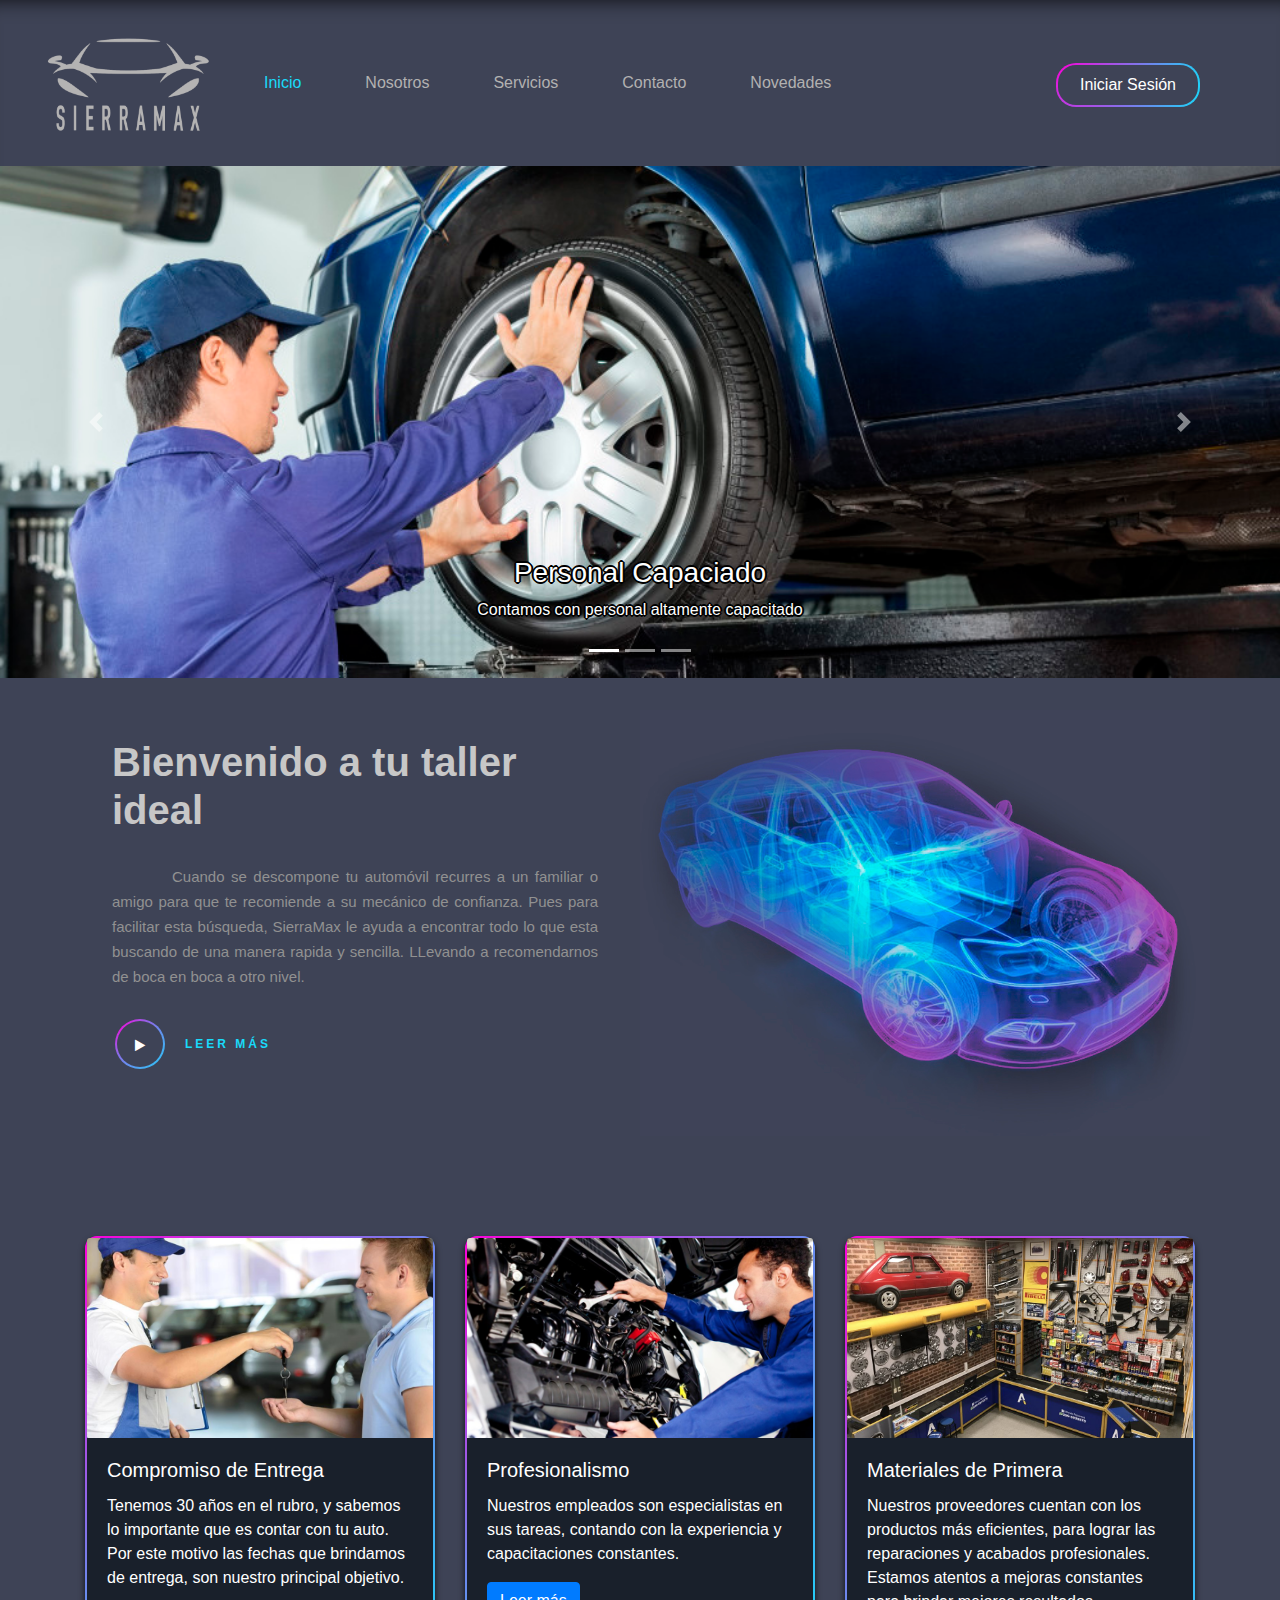
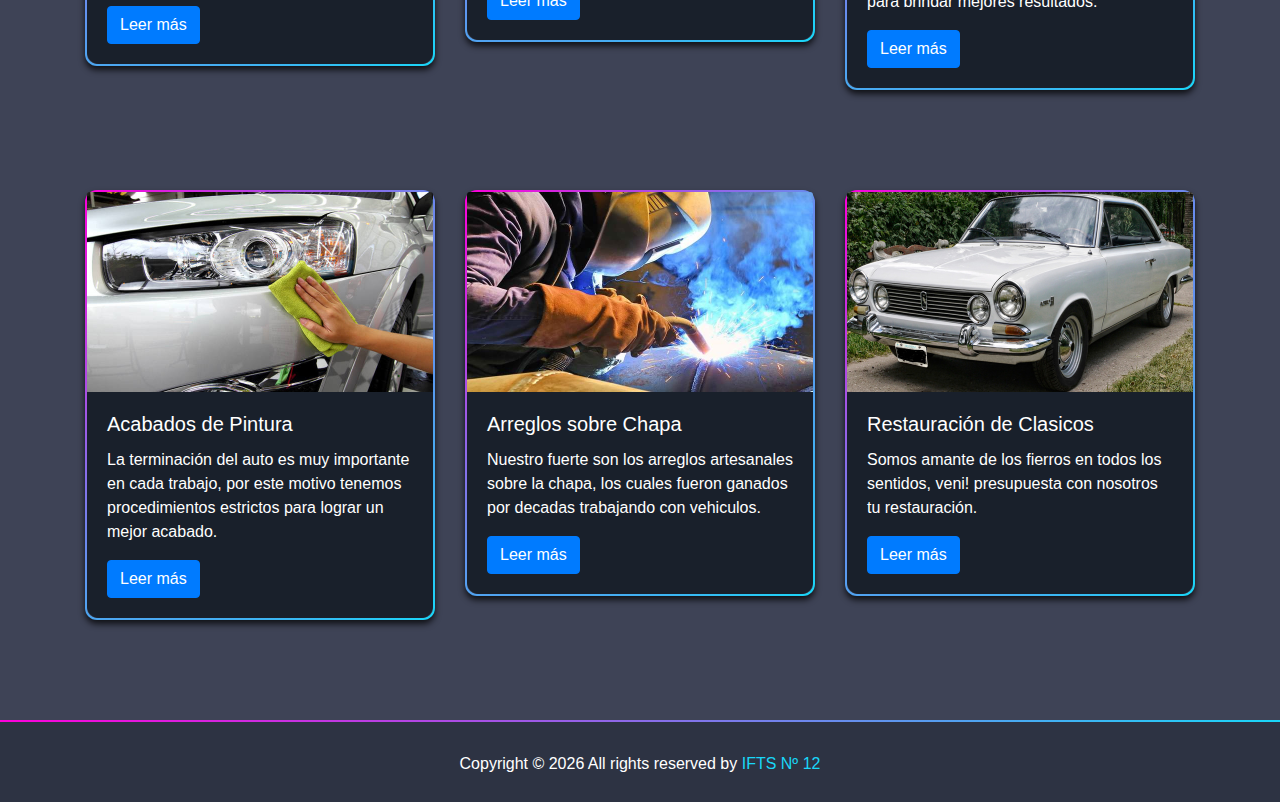
==== commit e8aebe04: "Termine la landing y empece con Nosotros" ====
--- a/index.html
+++ b/index.html
@@ -26,7 +26,7 @@
 
   <body>
     <!-- nav -->
-    <nav class="navbar navbar-expand-lg navbar-light bg-light customnav">
+    <nav class="navbar navbar-expand-lg navbar-dark bg-dark customnav">
       <a class="navbar-brand" href="#">
         <img class="img-fluid img-logo" width="200px" src="img/sierramax_logo2.png">
       </a>
@@ -86,7 +86,7 @@
           <div class="carousel-item">
             <img src="img/slider2.jpg" alt="Chicago" width="100%" height="auto">
             <div class="carousel-caption">
-              <h3>Un Gran Taller</h3>
+              <h3>Ultimas Tecnologías</h3>
               <p>Nuestro taller cuenta con las ultimas tecnologías</p>
             </div>   
           </div>
@@ -112,16 +112,17 @@
         <div class="col-sm-6">
           <h1 class="branding-title">Bienvenido a tu taller ideal</h1>
           <p class="branding-paragraph">
-            Amet ad tempore voluptatem consectetur quos Repellendus animi modi
-            quibusdam temporibus blanditiis Rem commodi optio tenetur facilis
-            enim! Deserunt laudantium architecto cum illum voluptatum? Assumenda
-            provident aut rem delectus iure
+            Cuando se descompone tu automóvil recurres a un familiar o amigo para
+            que te recomiende a su mecánico de confianza. Pues para facilitar esta
+            búsqueda, SierraMax le ayuda a encontrar todo lo que esta buscando de
+            una manera rapida y sencilla. LLevando a recomendarnos de boca en boca
+            a otro nivel.
           </p>
           <a href="#LEARN_MORE" class="fancy-btn">
             <div class="fancy-btn-inner">
                 <i class="fa fa-play"></i>
             </div>
-            <small><b>LEARN MORE</b></small>
+            <small><b>LEER MÁS</b></small>
           </a>
         </div>
         <div class="col-sm-6 nopadding">
@@ -133,60 +134,53 @@
         <div class="col-sm-4">
           <div class="card">
             <img
-              src="img/clean_car.jpeg"
-              class="card-img-top fill-in"
-              alt="..."
-              height="200"
-            />
-            <div class="card-body dark-card">
-              <h5 class="card-title">Acabados de pintura</h5>
-              <p class="card-text">
-                Elit blanditiis rem asperiores nisi minima doloribus. Alias
-                repellendus magni amet aliquid qui? Maiores modi esse facilis
-                aperiam tenetur. Animi placeat optio molestiae nostrum maxime?
-                Unde ex vitae totam saepe
-              </p>
-              <a href="#" class="btn btn-primary">Go somewhere</a>
-            </div>
-          </div>
-        </div>
-        <div class="col-sm-4">
-          <div class="card">
-            <img
-              src="img/clean_car.jpeg"
-              class="card-img-top fill-in"
-              alt="..."
-              height="200"
-            />
-            <div class="card-body dark-card">
-              <h5 class="card-title">Restauracion de clasicos</h5>
-              <p class="card-text">
-                Elit blanditiis rem asperiores nisi minima doloribus. Alias
-                repellendus magni amet aliquid qui? Maiores modi esse facilis
-                aperiam tenetur. Animi placeat optio molestiae nostrum maxime?
-                Unde ex vitae totam saepe
-              </p>
-              <a href="#" class="btn btn-primary">Go somewhere</a>
-            </div>
-          </div>
-        </div>
-        <div class="col-sm-4">
-          <div class="card">
-            <img
-              src="img/clean_car.jpeg"
-              class="card-img-top fill-in"
-              alt="..."
-              height="200"
-            />
-            <div class="card-body dark-card">
-              <h5 class="card-title">Arreglos sobre chapas</h5>
-              <p class="card-text">
-                Elit blanditiis rem asperiores nisi minima doloribus. Alias
-                repellendus magni amet aliquid qui? Maiores modi esse facilis
-                aperiam tenetur. Animi placeat optio molestiae nostrum maxime?
-                Unde ex vitae totam saepe
-              </p>
-              <a href="#" class="btn btn-primary">Go somewhere</a>
+              src="img/entrega-auto.jpg"
+              class="card-img-top fill-in"
+              alt="..."
+              height="200"
+            />
+            <div class="card-body dark-card">
+              <h5 class="card-title">Compromiso de Entrega</h5>
+              <p class="card-text">
+                Tenemos 30 años en el rubro, y sabemos lo importante que es contar con tu auto.
+                Por este motivo las fechas que brindamos de entrega, son nuestro principal objetivo.
+              </p>
+              <a href="#" class="btn btn-primary">Leer más</a>
+            </div>
+          </div>
+        </div>
+        <div class="col-sm-4">
+          <div class="card">
+            <img
+              src="img/profesionales-auto.png"
+              class="card-img-top fill-in"
+              alt="..."
+              height="200"
+            />
+            <div class="card-body dark-card">
+              <h5 class="card-title">Profesionalismo</h5>
+              <p class="card-text">
+                Nuestros empleados son especialistas en sus tareas, contando con la experiencia y capacitaciones constantes.
+              </p>
+              <a href="#" class="btn btn-primary">Leer más</a>
+            </div>
+          </div>
+        </div>
+        <div class="col-sm-4">
+          <div class="card">
+            <img
+              src="img/materiales-primera.jpg"
+              class="card-img-top fill-in"
+              alt="..."
+              height="200"
+            />
+            <div class="card-body dark-card">
+              <h5 class="card-title">Materiales de Primera</h5>
+              <p class="card-text">
+                Nuestros proveedores cuentan con los productos más eficientes, para lograr las reparaciones y 
+                acabados profesionales. Estamos atentos a mejoras constantes para brindar mejores resultados.
+              </p>
+              <a href="#" class="btn btn-primary">Leer más</a>
             </div>
           </div>
         </div>
@@ -196,60 +190,54 @@
         <div class="col-sm-4">
           <div class="card">
             <img
-              src="img/clean_car.jpeg"
-              class="card-img-top fill-in"
-              alt="..."
-              height="200"
-            />
-            <div class="card-body dark-card">
-              <h5 class="card-title">Tratamiento de lustrado</h5>
-              <p class="card-text">
-                Elit blanditiis rem asperiores nisi minima doloribus. Alias
-                repellendus magni amet aliquid qui? Maiores modi esse facilis
-                aperiam tenetur. Animi placeat optio molestiae nostrum maxime?
-                Unde ex vitae totam saepe
-              </p>
-              <a href="#" class="btn btn-primary">Go somewhere</a>
-            </div>
-          </div>
-        </div>
-        <div class="col-sm-4">
-          <div class="card">
-            <img
-              src="img/clean_car.jpeg"
-              class="card-img-top fill-in"
-              alt="..."
-              height="200"
-            />
-            <div class="card-body dark-card">
-              <h5 class="card-title">Mecanica Ligera</h5>
-              <p class="card-text">
-                Elit blanditiis rem asperiores nisi minima doloribus. Alias
-                repellendus magni amet aliquid qui? Maiores modi esse facilis
-                aperiam tenetur. Animi placeat optio molestiae nostrum maxime?
-                Unde ex vitae totam saepe
-              </p>
-              <a href="#" class="btn btn-primary">Go somewhere</a>
-            </div>
-          </div>
-        </div>
-        <div class="col-sm-4">
-          <div class="card">
-            <img
-              src="img/clean_car.jpeg"
-              class="card-img-top fill-in"
-              alt="..."
-              height="200"
-            />
-            <div class="card-body dark-card">
-              <h5 class="card-title">testeo de computadora</h5>
-              <p class="card-text">
-                Elit blanditiis rem asperiores nisi minima doloribus. Alias
-                repellendus magni amet aliquid qui? Maiores modi esse facilis
-                aperiam tenetur. Animi placeat optio molestiae nostrum maxime?
-                Unde ex vitae totam saepe
-              </p>
-              <a href="#" class="btn btn-primary">Go somewhere</a>
+              src="img/cuidado-pintura-home.jpg"
+              class="card-img-top fill-in"
+              alt="..."
+              height="200"
+            />
+            <div class="card-body dark-card">
+              <h5 class="card-title">Acabados de Pintura</h5>
+              <p class="card-text">
+                La terminación del auto es muy importante en cada trabajo, por este motivo tenemos 
+                procedimientos estrictos para lograr un mejor acabado.
+              </p>
+              <a href="#" class="btn btn-primary">Leer más</a>
+            </div>
+          </div>
+        </div>
+        <div class="col-sm-4">
+          <div class="card">
+            <img
+              src="img/soldadura-home.jpg"
+              class="card-img-top fill-in"
+              alt="..."
+              height="200"
+            />
+            <div class="card-body dark-card">
+              <h5 class="card-title">Arreglos sobre Chapa</h5>
+              <p class="card-text">
+                Nuestro fuerte son los arreglos artesanales sobre la chapa, 
+                los cuales fueron ganados por decadas trabajando con vehiculos.
+              </p>
+              <a href="#" class="btn btn-primary">Leer más</a>
+            </div>
+          </div>
+        </div>
+        <div class="col-sm-4">
+          <div class="card">
+            <img
+              src="img/clasico-home.jpg"
+              class="card-img-top fill-in"
+              alt="..."
+              height="200"
+            />
+            <div class="card-body dark-card">
+              <h5 class="card-title">Restauración de Clasicos</h5>
+              <p class="card-text">
+                Somos amante de los fierros en todos los sentidos, 
+                veni! presupuesta con nosotros tu restauración.
+              </p>
+              <a href="#" class="btn btn-primary">Leer más</a>
             </div>
           </div>
         </div>
--- a/css/style.css
+++ b/css/style.css
@@ -5,6 +5,35 @@
  * celeste: #00d1ed
  * background (grey): #3e4356
  */
+.primary-text-color {
+  color: #b2b1b1!important;
+}
+
+@media only screen and (max-width: 767px) { /* Mobile Mode */
+  .signup-btn {
+    display: inline-block!important;
+    margin-top: 2em!important;
+    margin-bottom: 1em!important;
+    margin-left: 45vw!important;
+  }
+
+  .card {
+    margin-bottom: 3em;
+  }
+}
+
+@media screen and (min-width: 768px) { /* Desktop Mode */
+  .signup-btn {
+    position: absolute;
+  }
+}
+
+.jumbotron-us {
+  background: url("../img/nosotros-banner.png") no-repeat;
+  background-size: cover;
+  background-position: center;
+  text-shadow: 0 0 8px #000;
+}
 
 body {
   background-color: #3e4356 !important;
@@ -29,24 +58,25 @@
   margin-top: 18px;
   margin-left: 12px;
   margin-right: -12px;
+  margin-bottom: 18px;
 }
 
 .nav-link {
   padding: 24px 32px!important;
 }
 
-.navbar-light .navbar-nav .nav-link {
+.navbar-dark .navbar-nav .nav-link {
   color: #b2b1b1;
 }
 
-.navbar-light .navbar-nav .active > .nav-link,
-.navbar-light .navbar-nav .nav-link.active,
-.navbar-light .navbar-nav .nav-link.show,
-.navbar-light .navbar-nav .show > .nav-link {
+.navbar-dark .navbar-nav .active > .nav-link,
+.navbar-dark .navbar-nav .nav-link.active,
+.navbar-dark .navbar-nav .nav-link.show,
+.navbar-dark .navbar-nav .show > .nav-link {
   color: #19dafa!important;
 }
 
-.navbar-light .navbar-nav .nav-link:hover {
+.navbar-dark .navbar-nav .nav-link:hover {
   background: rgba(43,48,64,1);
   background: -moz-linear-gradient(top, rgba(43,48,64,1) 0%, rgba(31,34,46,1) 100%);
   background: -webkit-gradient(left top, left bottom, color-stop(0%, rgba(43,48,64,1)), color-stop(100%, rgba(31,34,46,1)));
@@ -62,10 +92,19 @@
   color: #b2b1b1;
 }
 
+.carousel-caption {
+  text-shadow: 2px 0 0 #000, 
+              -2px 0 0 #000, 
+               0 2px 0 #000, 
+              0 -2px 0 #000, 
+               1px 1px #000, 
+           -1px -1px 0 #000, 
+            1px -1px 0 #000,
+            -1px 1px 0 #000;
+}
+
 .signup-btn {
-  top: 40px;
   right: 80px;
-  position: absolute;
   text-decoration: none;
   color: #ffffff;
   margin-top: 16px;
@@ -87,7 +126,7 @@
   text-decoration: none;
   background-image: linear-gradient(#323645, #323645), 
                     radial-gradient(circle at top left, #19d7f8, #fd00da);
-  color: #ffffff;
+  color: #b2b1b1;
 
 }
 
@@ -99,7 +138,7 @@
 
 .fancy-btn:hover {
   text-decoration: none;
-  color: #ffffff
+  color: #b2b1b1
 }
 
 .fancy-btn:hover .fancy-btn-inner {
@@ -165,6 +204,7 @@
 
 .branding-paragraph {
   color: #a8a8a6;
+  text-indent: 4em;
 }
 
 .branding-title {
@@ -228,10 +268,7 @@
 }
 .custom-jumbotron {
   background-color: #3e4356;
-  /*border-width: 1px;*/
-  /*border-style: solid;*/
-  /*border-color: #a8a8a6;*/
-  color: #a8a8a6;
+  color: #ffffff;
 }
 
 .white-text {
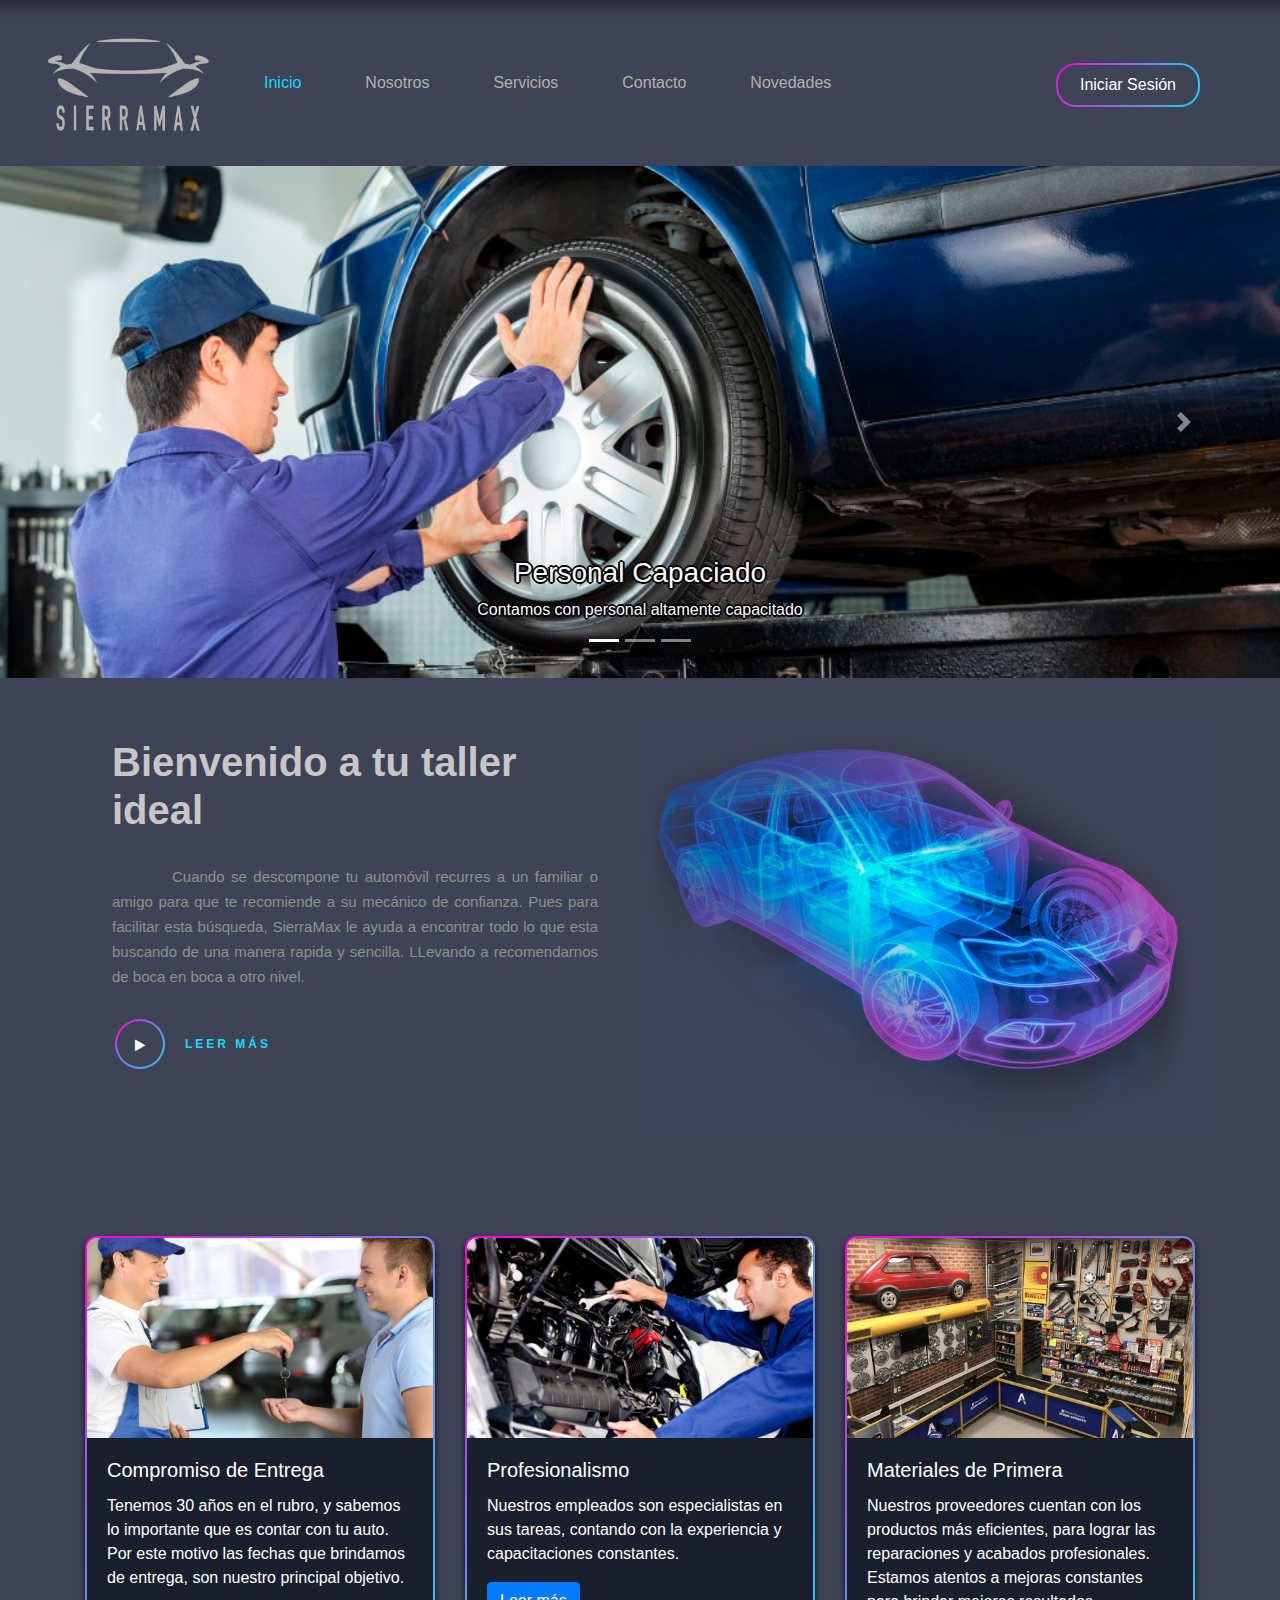
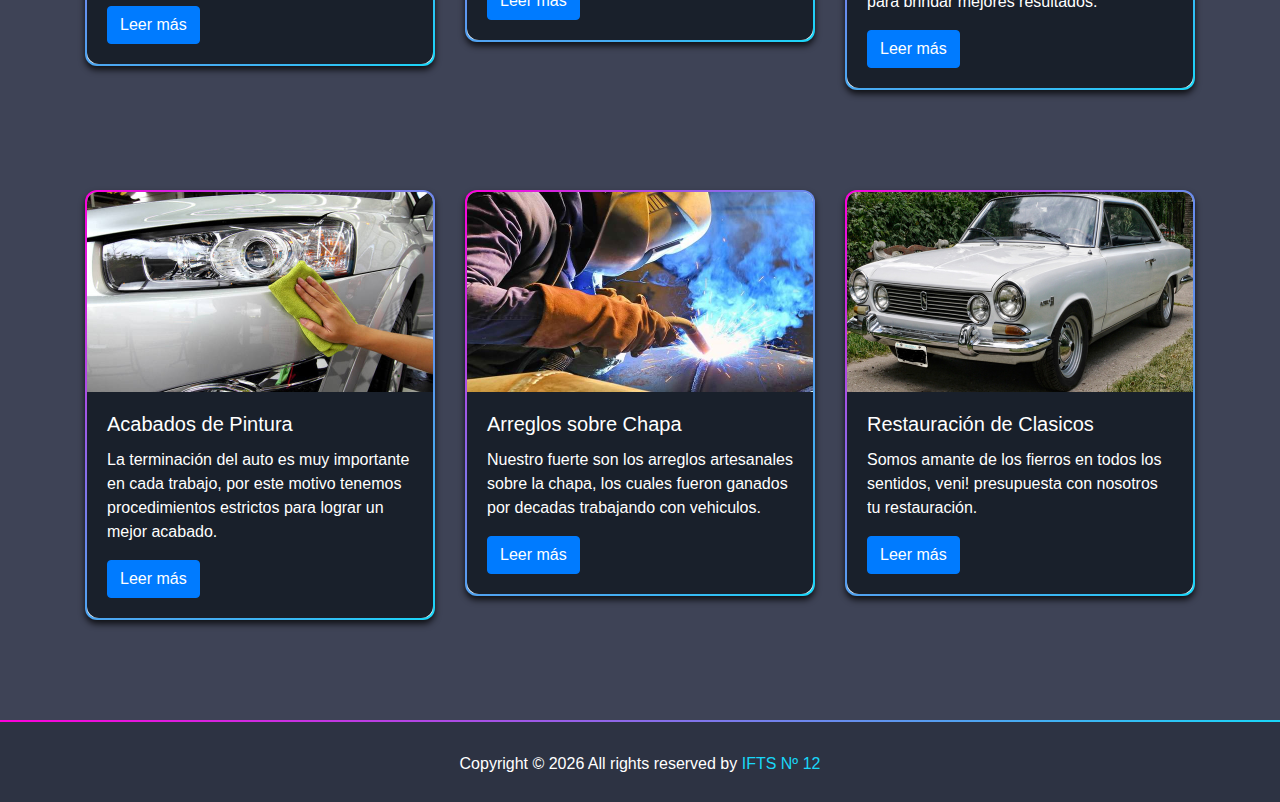
==== commit dddcb5cd: "Paginas estaticas terminadas" ====
--- a/index.html
+++ b/index.html
@@ -50,13 +50,13 @@
             <a class="nav-link" href="us.html">Nosotros</a>
           </li>
           <li class="nav-item">
-            <a class="nav-link" href="#">Servicios</a>
-          </li>
-          <li class="nav-item">
-            <a class="nav-link" href="#">Contacto</a>
-          </li>
-          <li class="nav-item">
-            <a class="nav-link" href="#">Novedades</a>
+            <a class="nav-link" href="services.html">Servicios</a>
+          </li>
+          <li class="nav-item">
+            <a class="nav-link" href="contact.html">Contacto</a>
+          </li>
+          <li class="nav-item">
+            <a class="nav-link" href="news.html">Novedades</a>
           </li>
           <li>
             <a href="#SIGNUP" class="signup-btn">
--- a/css/style.css
+++ b/css/style.css
@@ -180,7 +180,7 @@
 .card {
   border: 2px solid transparent;
   border-radius: 12px;
-  background-image: linear-gradient(#3e4356, #3e4356), 
+  background-image: linear-gradient(#fff, #fff), 
                     radial-gradient(circle at top left, #fd00da, #19d7f8);
   background-origin: border-box;
   background-clip: content-box, border-box;
@@ -194,11 +194,308 @@
   border-bottom-right-radius: 12px;
 }
 
+.card-img-top {
+  border-top-left-radius: 10px;
+  border-top-right-radius: 10px;
+}
+
+.card-position {
+  color: #c7c7c7;
+  margin-top: -10px;
+}
+
+.position-desc {
+  color: #b2b1b1;
+  font-weight: 200;
+}
+
+.card-mail {
+  background: #ffffff;
+  padding: 15px 30px;
+  min-width: 100%;
+  border-bottom-left-radius: 10px;
+  border-bottom-right-radius: 10px;
+}
+
+.subpage-title {
+  font-size: 2.2em;
+  font-weight: bold;
+  text-transform: uppercase;
+  text-align: center;
+}
+
+.subpage-subtitle {
+  font-size: 1.52em;
+  font-weight: 400;
+  text-transform: uppercase;
+}
+
+.paragraph-justify {
+  text-align: justify;
+  text-indent: 3em;
+}
+
+.jumbotron-services {
+  background: rgba(215,39,231,1);
+  background: -moz-linear-gradient(-45deg, rgba(215,39,231,1) 0%, rgba(215,39,231,1) 29%, rgba(0,209,237,1) 100%);
+  background: -webkit-gradient(left top, right bottom, color-stop(0%, rgba(215,39,231,1)), color-stop(29%, rgba(215,39,231,1)), color-stop(100%, rgba(0,209,237,1)));
+  background: -webkit-linear-gradient(-45deg, rgba(215,39,231,1) 0%, rgba(215,39,231,1) 29%, rgba(0,209,237,1) 100%);
+  background: -o-linear-gradient(-45deg, rgba(215,39,231,1) 0%, rgba(215,39,231,1) 29%, rgba(0,209,237,1) 100%);
+  background: -ms-linear-gradient(-45deg, rgba(215,39,231,1) 0%, rgba(215,39,231,1) 29%, rgba(0,209,237,1) 100%);
+  background: linear-gradient(135deg, rgba(215,39,231,1) 0%, rgba(215,39,231,1) 29%, rgba(0,209,237,1) 100%);
+  filter: progid:DXImageTransform.Microsoft.gradient( startColorstr='#d727e7', endColorstr='#00d1ed', GradientType=1 );
+  padding: 2em 2em!important;
+  border-radius: 0px!important;
+}
+
+.jumbotron-services h1 {
+  font-size: 2.5em;
+  font-weight: 200;
+}
+
+.services-main h1 {
+  color: #c7c7c7;
+  font-size: 2.6em;
+  font-weight: 400;
+  text-align: center;
+}
+
+.services-main h3 {
+  color: #b2b1b1;
+  font-size: 1.3em;
+  font-weight: 300;
+  text-align: center;
+}
+
+.services-box {
+  margin-top: 4em;
+}
+
+.service-area {
+  margin: 0px;
+  padding: 0px 0px 45px;
+}
+
+.service-area i {
+  color: #c7c7c7;
+  text-decoration: none;
+  font-size: 40px;
+}
+
+.service-area h3 {
+  color: #c7c7c7;
+  font-weight: 600;
+  font-size: 20px;
+  letter-spacing: 0px;
+  line-height: 27px;
+  margin: 0 0 12px;
+  text-align: left!important;
+}
+
+.service-area p {
+  color: #b2b1b1;
+  font-weight: 400;
+  font-size: 15px;
+  letter-spacing: 0.2px;
+  line-height: 25px;
+  margin: 0;
+}
+
+.media:first-child {
+  margin-top: 0;
+}
+
+.media {
+  margin-top: 15px;
+}
+
+.service-icon {
+  float: left;
+  margin: 0 30px 0 0;
+  padding: 0;
+  width: 40px;
+}
+
+.media-body {
+  display: table-cell;
+  vertical-align: top;
+  overflow: hidden;
+}
+
+/* TESTIMONIAL SECTION */
+.testimonial-section {
+  height: 100%;
+  margin: 0;
+  overflow: hidden;
+  padding: 0;
+  width: 100%;
+  background:rgba(0, 0, 0, 0) url('../img/person-says.png') no-repeat;
+  background-blend-mode: soft-light;
+  background-position: center;
+  background-size: cover;
+}
+
+.testimonial-section .overlay {
+  height: 100%;
+  padding: 80px 0 70px;
+  position: relative;
+  width: 100%;
+}
+
+.section-heading-title {
+  background-position: center top;
+  background-repeat: no-repeat;
+  margin: -5px auto 53px;
+  padding: 0 15px;
+  position: relative;
+  width: 97.4%;
+  text-align: center;
+}
+
+.section-heading-title h1 {
+  color: #fff;
+  font-weight: 400;
+  margin: 0 0 10px;
+}
+
+.section-heading-title p {
+  color: #c7c7c7;
+  font-weight: 400;
+  font-size: 15px;
+  line-height: 25px;
+  margin: 0 0 0px;
+}
+
+.carousel {
+  position: relative;
+}
+
+.carousel-inner {
+  position: relative;
+  width: 100%;
+  overflow: hidden;
+}
+
+.carousel .row {
+  margin-right: -15px;
+  margin-left: -15px;
+}
+
+.carousel .width-auto {
+  width: auto !important;
+}
+
+.media:first-child {
+  margin-top: 0;
+}
+
+.media {
+  margin-top: 15px;
+}
+
+.testmonial-area {
+  margin: 0px 0 30px;
+  padding: 0 50px 0 50px;
+}
+
+.testmonial-area .media-body {
+  margin: 13px 0 0;
+}
+
+.media-body {
+  overflow: hidden;
+  display: block !important;
+}
+
+.description-box {
+  background-color: #ffffff;
+  border-radius: 7px;
+  padding: 30px;
+  position: relative;
+}
+
+.author-description {
+  color: #242526;
+  display: block;
+  font-weight: 400;
+  font-size: 17px;
+  line-height: 30px;
+  margin-bottom: 10px;
+  margin-top: 0;
+}
+
+.testmonial-area h4 {
+  color: #3893cd;
+  font-weight: 600;
+  font-size: 15px;
+  line-height: 20px;
+  margin-bottom: 5px;
+  letter-spacing: 0px;
+  display: block;
+  margin-top: 0;
+}
+
+.testmonial-area h4 > span {
+  background: none repeat scroll 0 0 #000;
+  float: left;
+  height: 1px;
+  margin-right: 3px;
+  position: relative;
+  top: 12px;
+  width: 13px;
+}
+
+.testi-pager {
+  bottom: 0px;
+  padding-top: 40px;
+  margin-bottom: -30px!important;
+}
+
+.testi-pager .carousel-indicators {
+  bottom: 0;
+}
+
+.carousel-indicators {
+  position: absolute;
+  bottom: 10px;
+  left: 50%;
+  z-index: 15;
+  width: 60%;
+  padding-left: 0;
+  margin-left: -30%;
+  text-align: center;
+  list-style: none;
+}
+
+.testi-pager .carousel-indicators .active {
+  width: 13px;
+  height: 13px;
+  margin: 1px;
+  background-color: #fff;
+  border: 1px solid #fff;
+}
+
+.testi-pager .carousel-indicators li {
+  display: inline-block;
+  width: 13px;
+  height: 13px;
+  background-color: transparent;
+  border: 1px solid #fff;
+  border-radius: 10px;
+  padding: 0;
+  margin: 1px;
+}
+/* // TESTIMONIAL SECTION */
+
 .fill-in {
   object-fit: cover;
 }
 
-.branding-title {
+.our-team .fill-in {
+  object-position: top;
+}
+
+.primary-title {
   color: #c7c7c7;
 }
 
@@ -208,6 +505,7 @@
 }
 
 .branding-title {
+  color: #c7c7c7;
   padding: 5%;
   font-size: 40px;
   font-weight: 600;
@@ -274,3 +572,20 @@
 .white-text {
   color: white;
 }
+
+.bg-contact {
+  background-color: #19202b;
+}
+
+.border-fancy {
+  border: 2px solid transparent;
+  background-image: linear-gradient(#323645, #323645), 
+                    radial-gradient(circle at top left, #fd00da, #19d7f8);
+  background-origin: border-box;
+  background-clip: content-box, border-box;
+}
+
+.google-map iframe {
+  width: 100vw;
+  height: 400px;
+}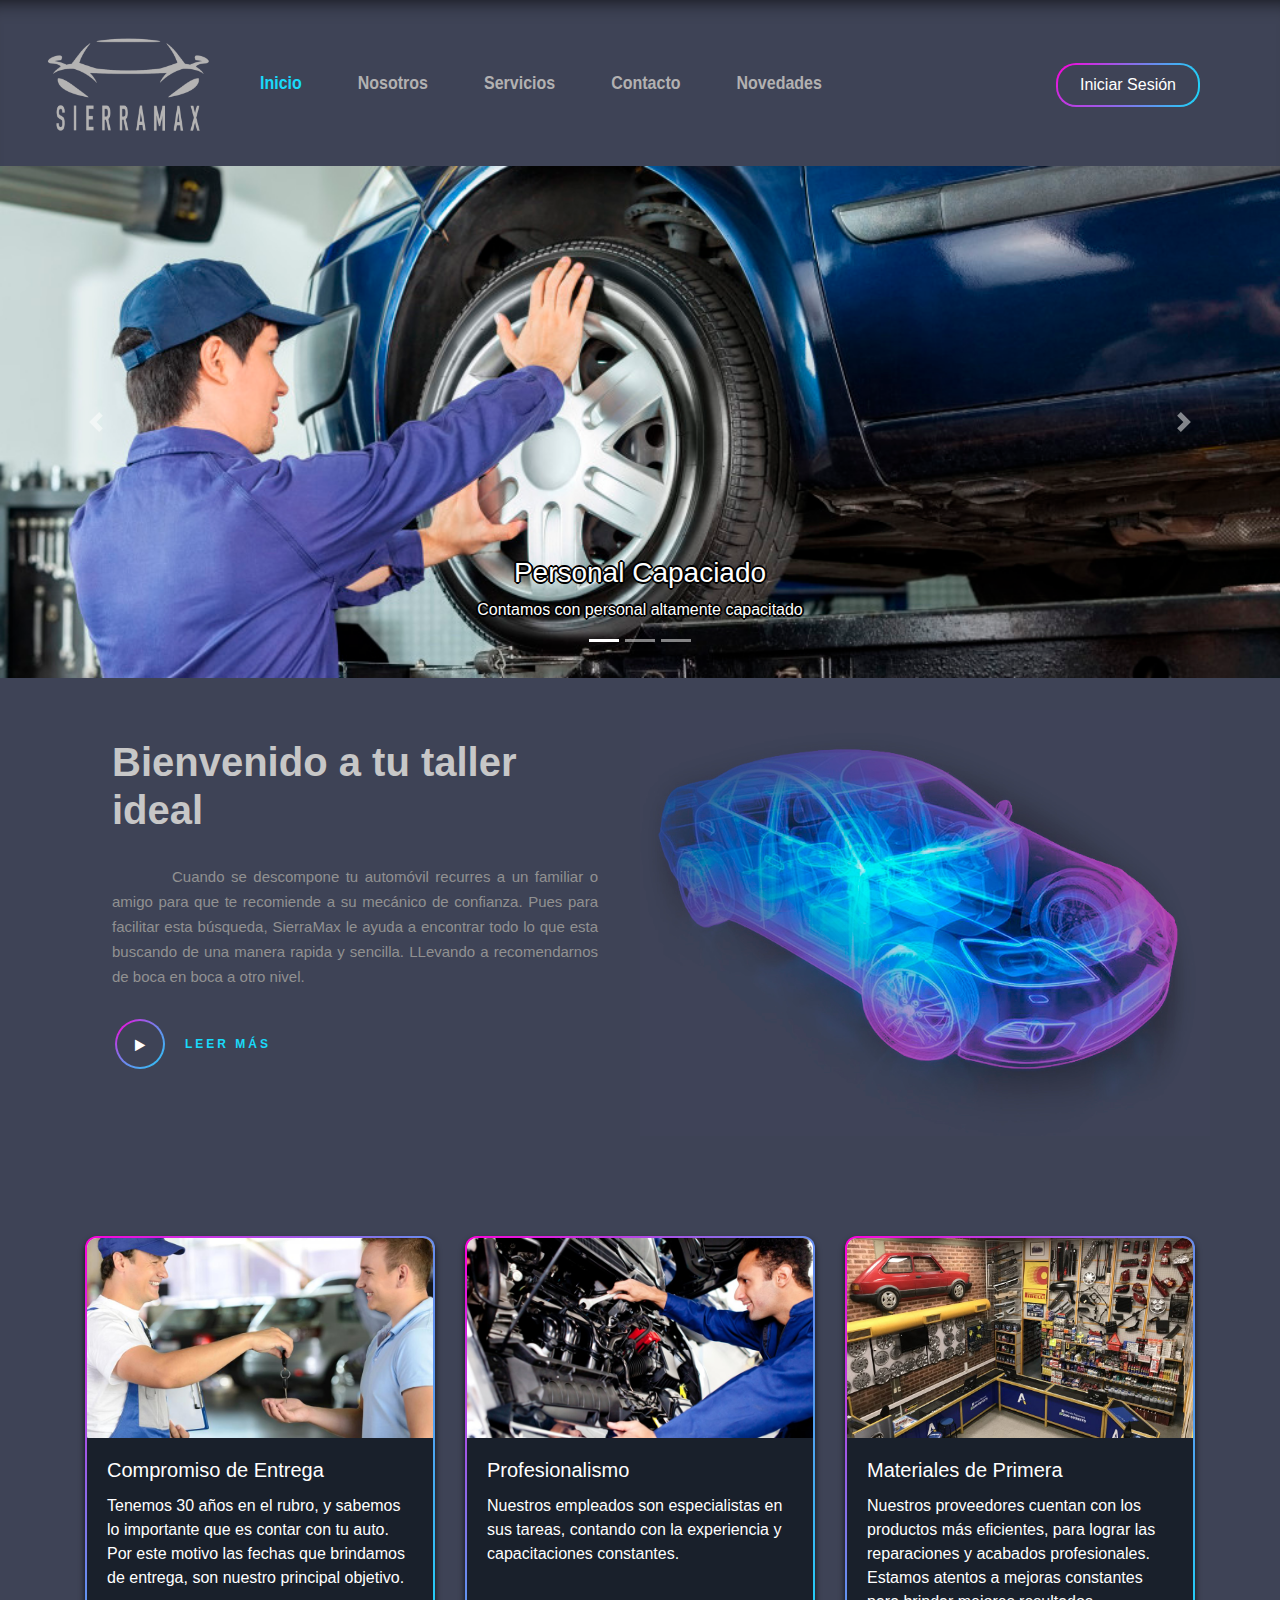
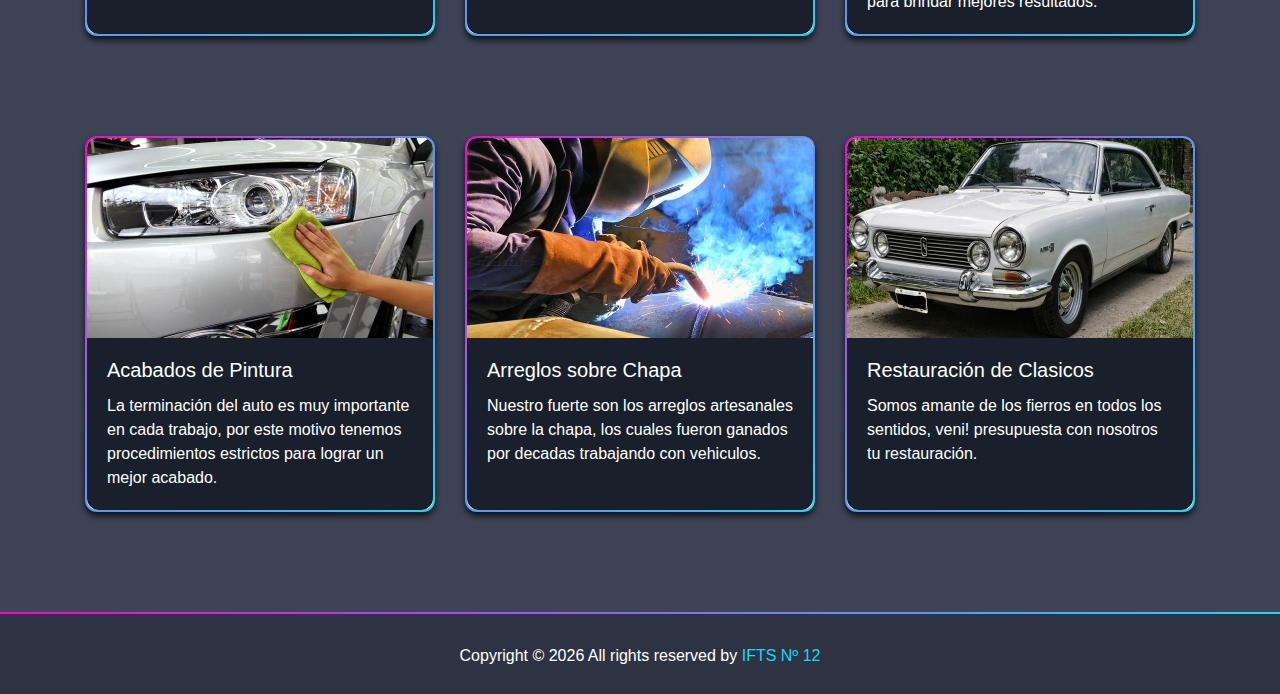
==== commit 56c92ba8: "Fix Navbar fonts, card heights and add fancy jumbotron to contcat" ====
--- a/index.html
+++ b/index.html
@@ -145,7 +145,6 @@
                 Tenemos 30 años en el rubro, y sabemos lo importante que es contar con tu auto.
                 Por este motivo las fechas que brindamos de entrega, son nuestro principal objetivo.
               </p>
-              <a href="#" class="btn btn-primary">Leer más</a>
             </div>
           </div>
         </div>
@@ -162,7 +161,6 @@
               <p class="card-text">
                 Nuestros empleados son especialistas en sus tareas, contando con la experiencia y capacitaciones constantes.
               </p>
-              <a href="#" class="btn btn-primary">Leer más</a>
             </div>
           </div>
         </div>
@@ -180,7 +178,6 @@
                 Nuestros proveedores cuentan con los productos más eficientes, para lograr las reparaciones y 
                 acabados profesionales. Estamos atentos a mejoras constantes para brindar mejores resultados.
               </p>
-              <a href="#" class="btn btn-primary">Leer más</a>
             </div>
           </div>
         </div>
@@ -201,7 +198,6 @@
                 La terminación del auto es muy importante en cada trabajo, por este motivo tenemos 
                 procedimientos estrictos para lograr un mejor acabado.
               </p>
-              <a href="#" class="btn btn-primary">Leer más</a>
             </div>
           </div>
         </div>
@@ -219,7 +215,6 @@
                 Nuestro fuerte son los arreglos artesanales sobre la chapa, 
                 los cuales fueron ganados por decadas trabajando con vehiculos.
               </p>
-              <a href="#" class="btn btn-primary">Leer más</a>
             </div>
           </div>
         </div>
@@ -237,7 +232,6 @@
                 Somos amante de los fierros en todos los sentidos, 
                 veni! presupuesta con nosotros tu restauración.
               </p>
-              <a href="#" class="btn btn-primary">Leer más</a>
             </div>
           </div>
         </div>
--- a/css/style.css
+++ b/css/style.css
@@ -62,11 +62,13 @@
 }
 
 .nav-link {
-  padding: 24px 32px!important;
+  padding: 24px 28px!important;
 }
 
 .navbar-dark .navbar-nav .nav-link {
   color: #b2b1b1;
+  font-weight: bold;
+  transform: scale(1, 1.2);
 }
 
 .navbar-dark .navbar-nav .active > .nav-link,
@@ -177,6 +179,10 @@
   cursor: pointer;
 }
 
+.row .col-sm-4 {
+  display: flex; /* equal heigh */
+}
+
 .card {
   border: 2px solid transparent;
   border-radius: 12px;
